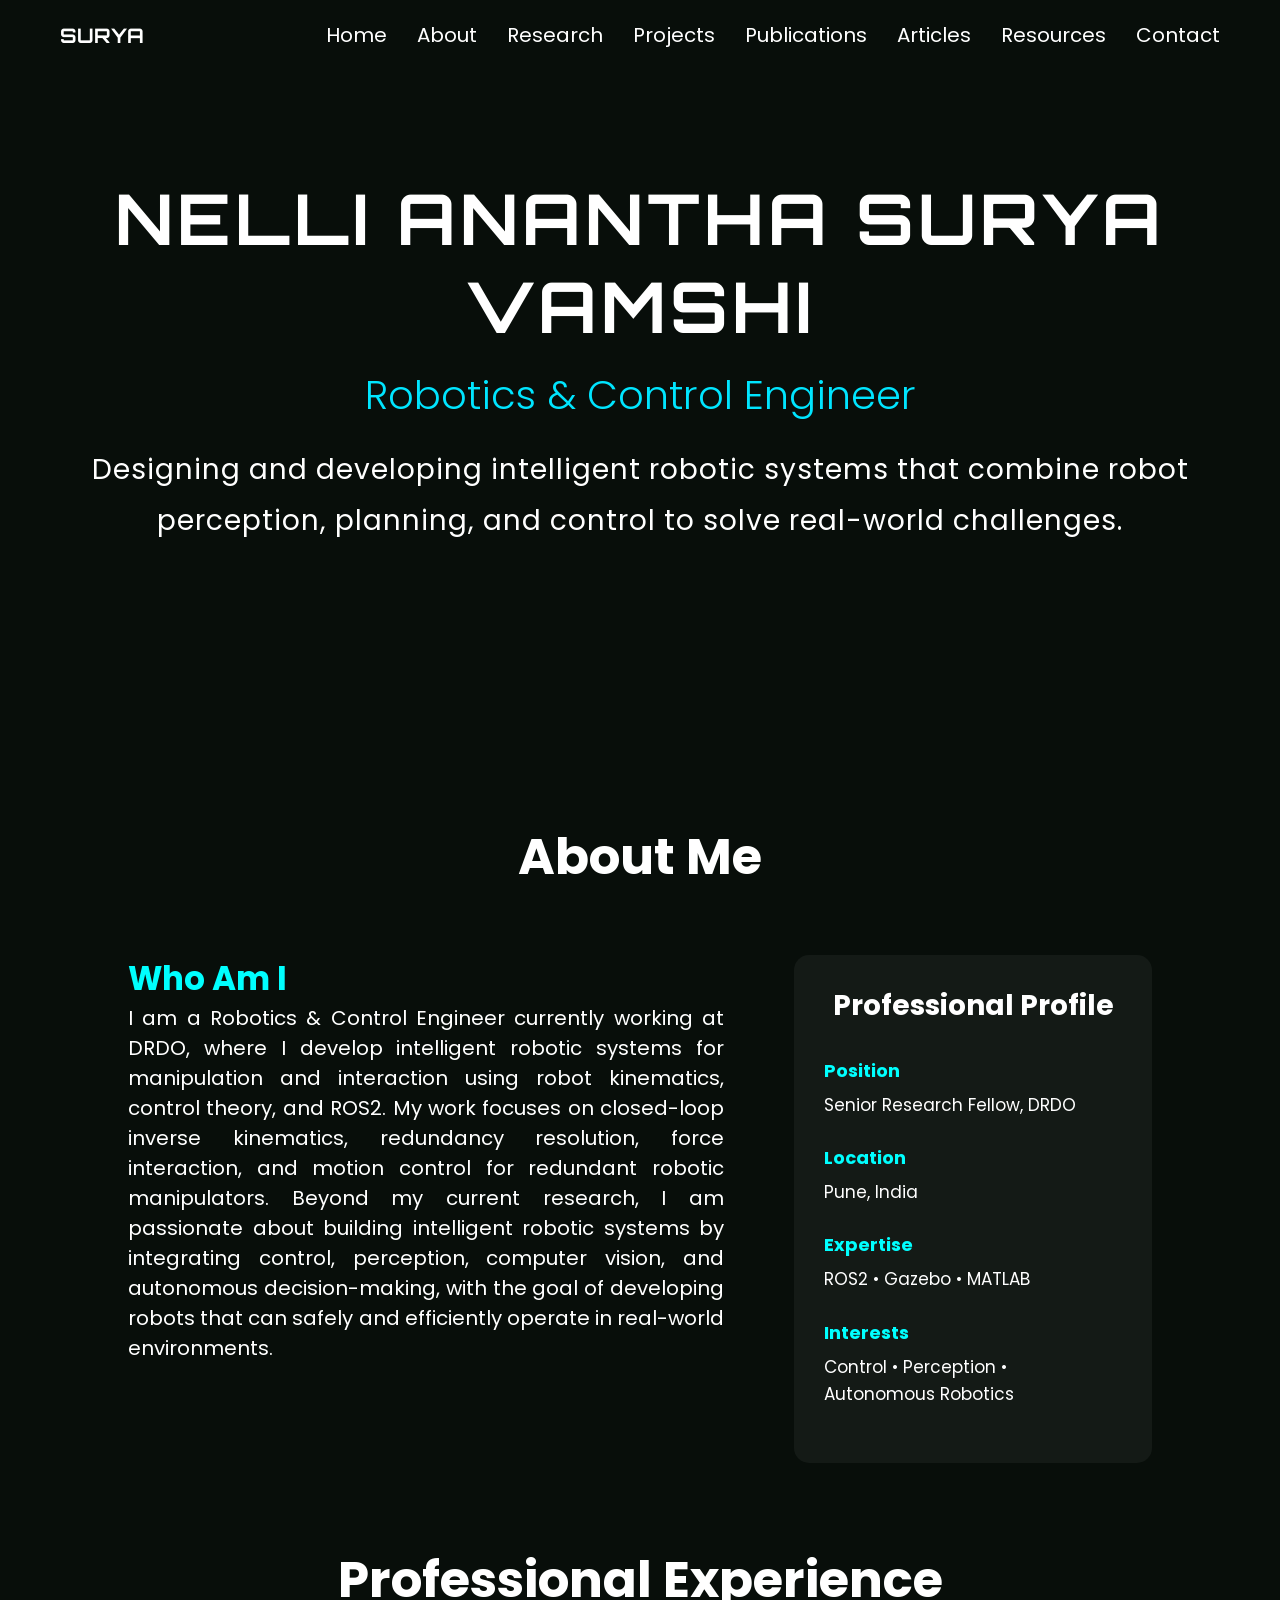
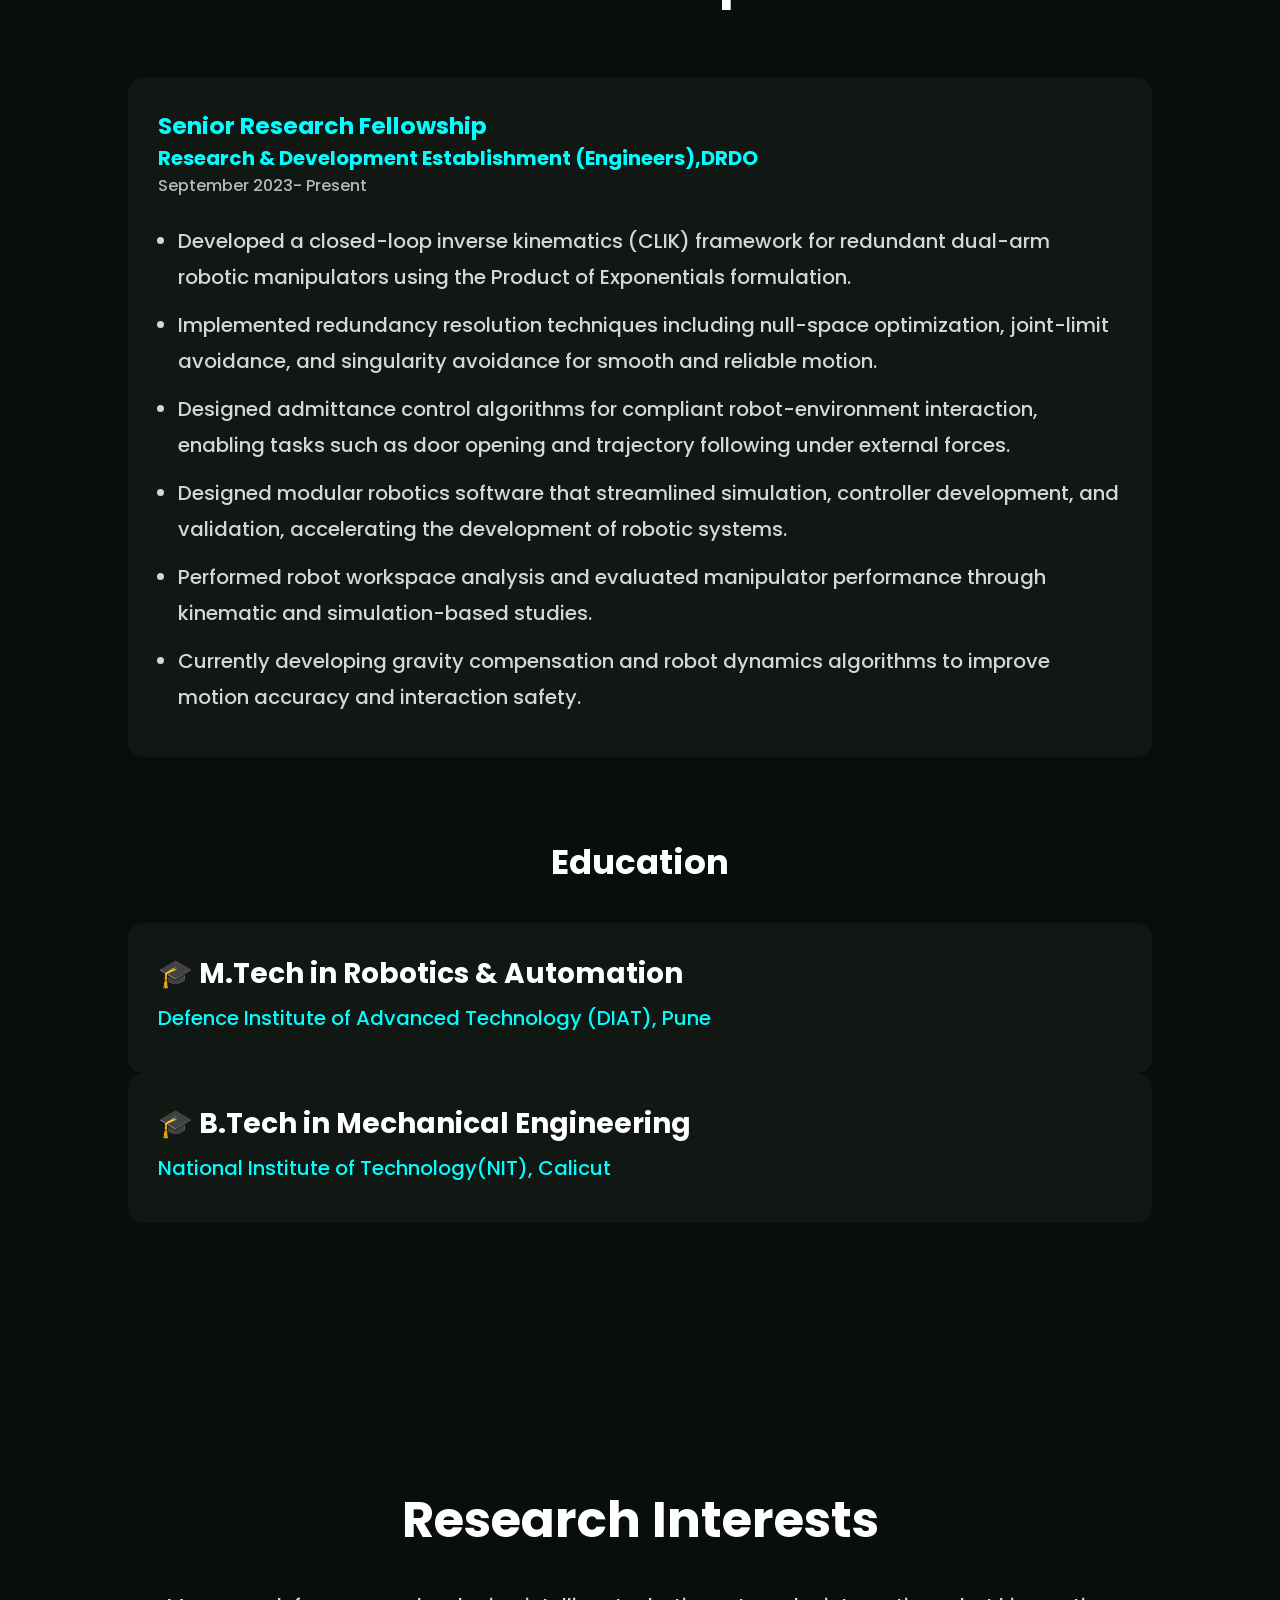
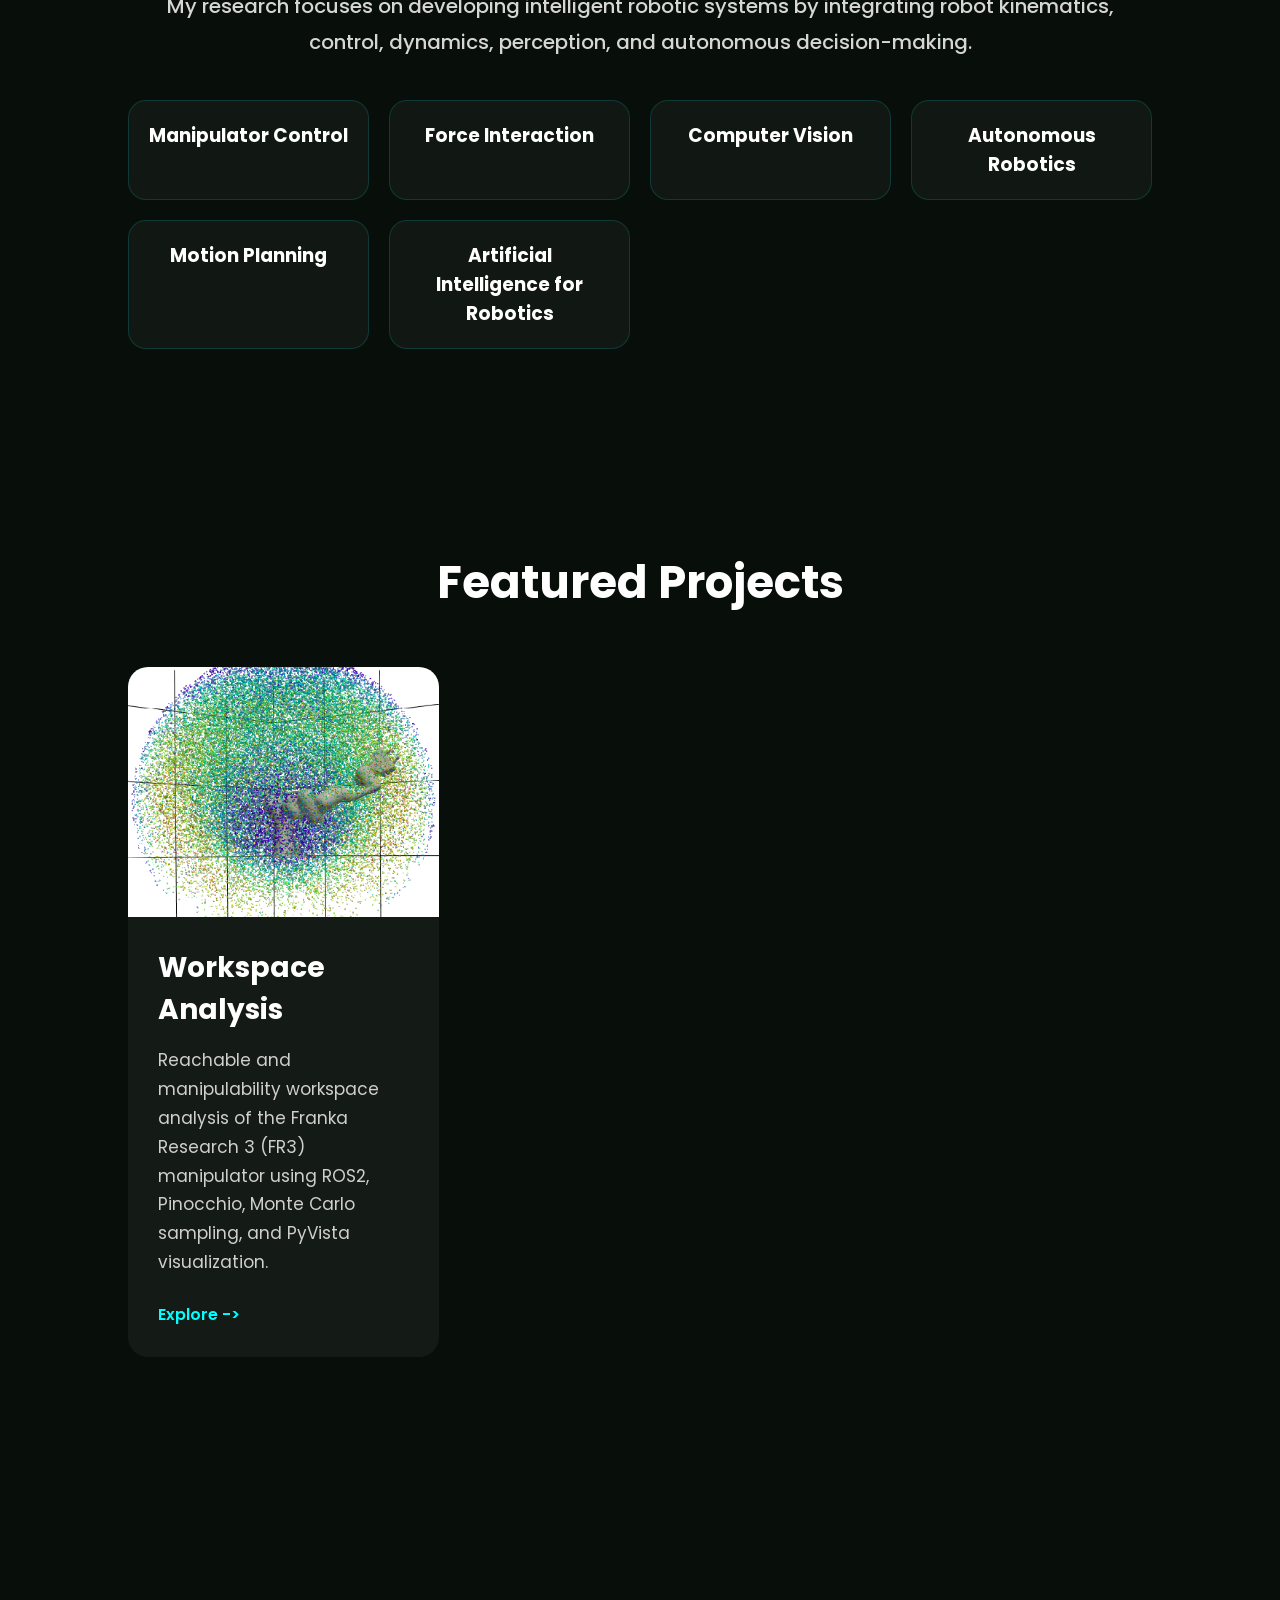
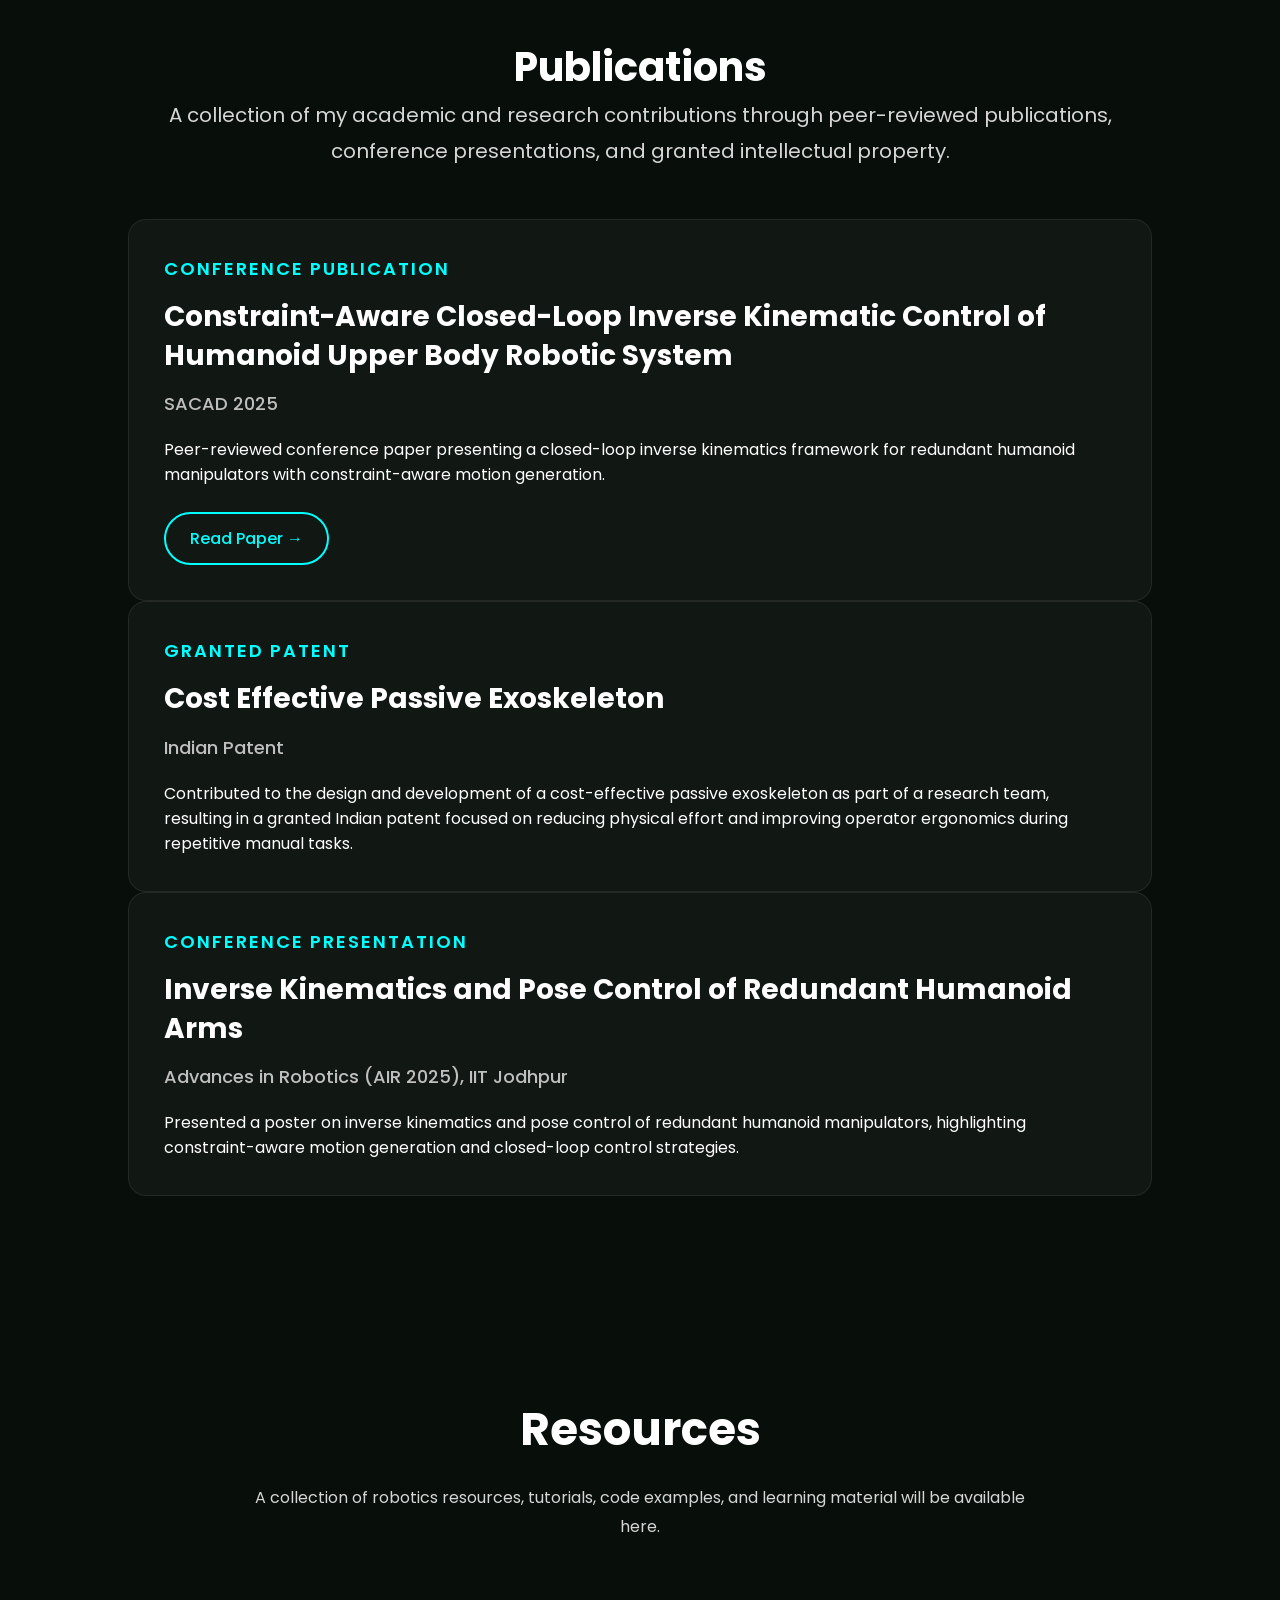
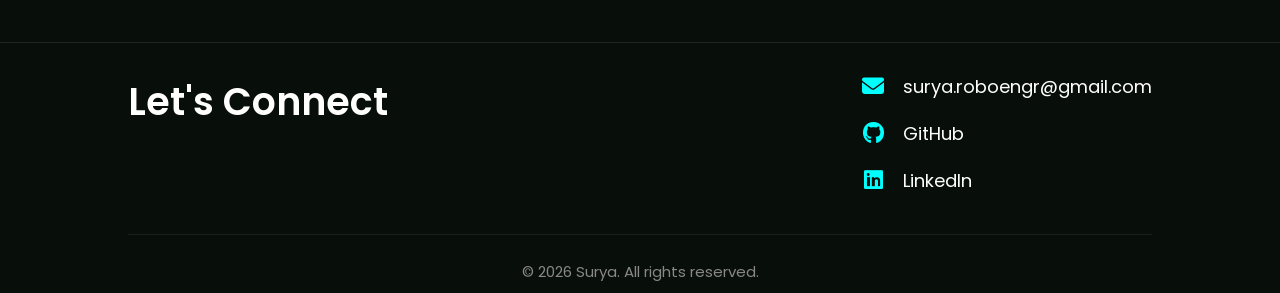
==== index.html @ c43ed89b "Latest articles" ====
<!doctype html>

<html lang="en">
  <head>
    <meta charset="UTF-8" />
    <meta name="viewport" content="width=device-width, initial-scale=1.0" />
    <title>Surya|Robotics Engineer</title>
    <link rel="preconnect" href="https://fonts.googleapis.com" />
    <link rel="preconnect" href="https://fonts.gstatic.com" crossorigin />
    <link
      href="https://fonts.googleapis.com/css2?family=Orbitron:wght@400;700&family=Poppins:wght@300;400;500;600&display=swap"
      rel="stylesheet"
    />
    <link
      href="https://fonts.googleapis.com/css2?family=Oxanium:wght@300;400;500;600;700&display=swap"
      rel="stylesheet"
    />
    <link
      rel="stylesheet"
      href="https://cdnjs.cloudflare.com/ajax/libs/font-awesome/6.7.2/css/all.min.css"
    />
    <link rel="stylesheet" href="style.css" />
  </head>

  <body>
    <canvas id="stars"></canvas>
    <!-- +++++++++++++++++++++++++++++++++++++
                        Header
        ===================================== -->

    <header>
      <nav>
        <div class="logo">SURYA</div>
        <ul class="nav-links">
          <li><a href="#home">Home</a></li>
          <li><a href="#about">About</a></li>
          <li><a href="#research">Research</a></li>
          <li><a href="#projects">Projects</a></li>
          <li><a href="#publications">Publications</a></li>
          <li><a href="/articles/articles.html">Articles</a></li>
          <li><a href="#resources">Resources</a></li>
          <li><a href="#contact">Contact</a></li>
        </ul>
      </nav>
    </header>

    <!-- ==============================================================
                        Main Hero Section
        ============================================================== -->

    <section class="hero" id="home">
      <h1>NELLI ANANTHA SURYA VAMSHI</h1>
      <h2>Robotics & Control Engineer</h2>
      <p>
        Designing and developing intelligent robotic systems that combine robot
        perception, planning, and control to solve real-world challenges.
      </p>
    </section>

    <!-- ==============================================================
                        About Me Section
        ============================================================== -->

    <section class="about" id="about">
      <h2>About Me</h2>
      <div class="about-container">
        <div class="about-left">
          <h3>Who Am I</h3>
          <p>
            I am a Robotics & Control Engineer currently working at DRDO, where
            I develop intelligent robotic systems for manipulation and
            interaction using robot kinematics, control theory, and ROS2. My
            work focuses on closed-loop inverse kinematics, redundancy
            resolution, force interaction, and motion control for redundant
            robotic manipulators. Beyond my current research, I am passionate
            about building intelligent robotic systems by integrating control,
            perception, computer vision, and autonomous decision-making, with
            the goal of developing robots that can safely and efficiently
            operate in real-world environments.
          </p>
        </div>

        <div class="about-right">
          <h3>Professional Profile</h3>

          <div class="profile-item">
            <h4>Position</h4>
            <p>Senior Research Fellow, DRDO</p>
          </div>

          <div class="profile-item">
            <h4>Location</h4>
            <p>Pune, India</p>
          </div>

          <div class="profile-item">
            <h4>Expertise</h4>
            <p>ROS2 • Gazebo • MATLAB</p>
          </div>

          <div class="profile-item">
            <h4>Interests</h4>
            <p>Control • Perception • Autonomous Robotics</p>
          </div>
        </div>
      </div>

      <!-- ==============================================================
                        Experience Section
        ============================================================== -->

      <section class="experience">
        <h2>Professional Experience</h2>
        <div class="experience-item">
          <h3>Senior Research Fellowship</h3>
          <h4>Research & Development Establishment (Engineers),DRDO</h4>
          <p class="duration">September 2023- Present</p>
          <ul>
            <li>
              Developed a closed-loop inverse kinematics (CLIK) framework for
              redundant dual-arm robotic manipulators using the Product of
              Exponentials formulation.
            </li>

            <li>
              Implemented redundancy resolution techniques including null-space
              optimization, joint-limit avoidance, and singularity avoidance for
              smooth and reliable motion.
            </li>

            <li>
              Designed admittance control algorithms for compliant
              robot-environment interaction, enabling tasks such as door opening
              and trajectory following under external forces.
            </li>

            <li>
              Designed modular robotics software that streamlined simulation,
              controller development, and validation, accelerating the
              development of robotic systems.
            </li>

            <li>
              Performed robot workspace analysis and evaluated manipulator
              performance through kinematic and simulation-based studies.
            </li>

            <li>
              Currently developing gravity compensation and robot dynamics
              algorithms to improve motion accuracy and interaction safety.
            </li>
          </ul>
        </div>
      </section>

      <section class="education">
        <h2>Education</h2>

        <div class="education-item">
          <h3>🎓 M.Tech in Robotics & Automation</h3>

          <h4>Defence Institute of Advanced Technology (DIAT), Pune</h4>
        </div>

        <div class="education-item">
          <h3>🎓 B.Tech in Mechanical Engineering</h3>

          <h4>National Institute of Technology(NIT), Calicut</h4>
        </div>
      </section>
    </section>

    <!-- ==============================================================
                        Research Section
        ============================================================== -->

    <section class="research" id="research">
      <h1>Research Interests</h1>

      <p>
        My research focuses on developing intelligent robotic systems by
        integrating robot kinematics, control, dynamics, perception, and
        autonomous decision-making.
      </p>

      <div class="research-grid">
        <div class="research-item">
          <h3>Manipulator Control</h3>
        </div>

        <div class="research-item">
          <h3>Force Interaction</h3>
        </div>

        <div class="research-item">
          <h3>Computer Vision</h3>
        </div>

        <div class="research-item">
          <h3>Autonomous Robotics</h3>
        </div>

        <div class="research-item">
          <h3>Motion Planning</h3>
        </div>

        <div class="research-item">
          <h3>Artificial Intelligence for Robotics</h3>
        </div>
      </div>
    </section>

    <!-- ==============================================================
                        Projects Section
        ============================================================== -->

    <section class="projects" id="projects">
      <h1>Featured Projects</h1>

      <div class="projects-container">
        <a
          href="projects/proj_ws_analysis/ws_analysis.html"
          class="project-card"
        >
          <div class="project-image">
            <img src="images/ws_analysis/ws_thumbnail.png" alt="ws analysis" />
          </div>
          <div class="project-content">
            <h2>Workspace Analysis</h2>

            <p>
              Reachable and manipulability workspace analysis of the Franka
              Research 3 (FR3) manipulator using ROS2, Pinocchio, Monte Carlo
              sampling, and PyVista visualization.
            </p>

            <span class="explore-link"> Explore -> </span>
          </div>
        </a>
      </div>
    </section>

    <!-- ==============================================================
                        Publications Section
        ============================================================== -->

    <section class="publications" id="publications">
      <h2>Publications</h2>
      <p>
        A collection of my academic and research contributions through
        peer-reviewed publications, conference presentations, and granted
        intellectual property.
      </p>

      <div class="publications-list">
        <div class="publication-item">
          <p class="publication-type">Conference Publication</p>

          <h3>
            Constraint-Aware Closed-Loop Inverse Kinematic Control of Humanoid
            Upper Body Robotic System
          </h3>

          <h4>SACAD 2025</h4>

          <p>
            Peer-reviewed conference paper presenting a closed-loop inverse
            kinematics framework for redundant humanoid manipulators with
            constraint-aware motion generation.
          </p>
          <a
            href="https://doi.org/10.37285/bsp.SACAD2025.49"
            target="_blank"
            class="publication-btn"
          >
            Read Paper →
          </a>
        </div>

        <div class="publication-item">
          <p class="publication-type">Granted Patent</p>

          <h3>Cost Effective Passive Exoskeleton</h3>

          <h4>Indian Patent</h4>

          <p>
            Contributed to the design and development of a cost-effective
            passive exoskeleton as part of a research team, resulting in a
            granted Indian patent focused on reducing physical effort and
            improving operator ergonomics during repetitive manual tasks.
          </p>
        </div>

        <div class="publication-item">
          <p class="publication-type">Conference Presentation</p>

          <h3>
            Inverse Kinematics and Pose Control of Redundant Humanoid Arms
          </h3>

          <h4>Advances in Robotics (AIR 2025), IIT Jodhpur</h4>

          <p>
            Presented a poster on inverse kinematics and pose control of
            redundant humanoid manipulators, highlighting constraint-aware
            motion generation and closed-loop control strategies.
          </p>
        </div>
      </div>
    </section>

    <!-- ==============================================================
                        Articles Section
        ============================================================== -->

    <section class="resources" id="resources">
      <h1>Resources</h1>

      <p>
        A collection of robotics resources, tutorials, code examples, and
        learning material will be available here.
      </p>
    </section>

    <!-- ====================================================================
                        <Footer>
        ======================================================================= -->

    <!-- <footer class="contact" id="contact">
      <div class="footer-content">
        <div class="footer-left">
          <h2>Let's Connect</h2>
        </div>

        <div class="footer-right">
          <div class="footer-row">
            <span>Email</span>
            <p>surya.roboengr@gmail.com</p>
          </div>

          <div class="footer-row">
            <span>GitHub</span>
            <a href="https://github.com/surya-cogman" target="_blank"></a>
          </div>

          <div class="footer-row">
            <span>LinkedIn</span>
            <a
              href="https://www.linkedin.com/in/nelli-anantha-surya-vamshi-13972114b"
              target="_blank"
            ></a>
          </div>
        </div>
      </div>

      <p class="copyright">© 2026 Surya. All rights reserved.</p>
    </footer> -->

    <footer id="contact">
      <div class="footer-content">
        <div class="footer-left">
          <h2>Let's Connect</h2>
        </div>

        <div class="footer-right">
          <div class="footer-row">
            <i class="fa-solid fa-envelope"></i>
            <span>surya.roboengr@gmail.com</span>
          </div>

          <div class="footer-row">
            <i class="fa-brands fa-github"></i>
            <a href="https://github.com/surya-cogman" target="_blank">
              GitHub
            </a>
          </div>

          <div class="footer-row">
            <i class="fa-brands fa-linkedin"></i>
            <a
              href="https://www.linkedin.com/in/nelli-anantha-surya-vamshi-13972114b"
              target="_blank"
            >
              LinkedIn
            </a>
          </div>
        </div>
      </div>

      <p class="copyright">© 2026 Surya. All rights reserved.</p>
    </footer>

    <!-- <script src="script.js"></script> -->
  </body>
</html>
---- style.css ----
* {
  margin: 0;
  padding: 0;
  box-sizing: border-box;
}

#stars {
  position: fixed;

  top: 0;

  left: 0;

  width: 100%;

  height: 100%;

  z-index: -1;
}

html {
  scroll-behavior: smooth;

  scroll-padding-top: 90px;
}
/*==============================================================
                        Header Section
============================================================== */
body {
  background-color: #080e0a;
  color: white;
  font-family: "Poppins", sans-serif;
}

.logo {
  font-family: "Orbitron", sans-serif;
  font-size: 20px;
  font-weight: bold;
}
.logo:hover {
  color: cyan;
}
header {
  position: fixed;
  top: 0;
  left: 0;
  width: 100%;
  z-index: 1000;
}
nav {
  display: flex;
  justify-content: space-between;
  align-items: center;
  padding: 20px 60px;

  background: #080e0a;
}

.nav-links {
  display: flex;
  list-style: none;
  gap: 30px;
  font-size: 20px;
}

.nav-links a {
  text-decoration: none;
  color: white;
  font-family: "Poppins", sans-serif;
}

.nav-links a:hover {
  color: cyan;
}

/*==============================================================
                        Hero Section
============================================================== */
.hero {
  height: 80vh;
  display: flex;
  flex-direction: column;
  justify-content: center;
  align-items: center;
  text-align: center;
}

.hero h1 {
  font-size: 70px;
  font-family: "Orbitron", sans-serif;
  letter-spacing: 4px;
}

.hero h2 {
  margin-top: 15px;

  font-size: 40px;

  font-weight: 300;

  color: #00e5ff;
}

.hero p {
  font-size: 20px;
  font-family: "Poppins", sans-serif;
  /* font-weight: bold; */
  letter-spacing: 1px;
  margin-top: 20px;

  font-size: 28px;

  max-width: 1200px;

  line-height: 1.8;
}

/*==============================================================
                        About Section
============================================================== */

.about {
  min-height: 100vh;
  padding: 100px 10%;
}

.about h2 {
  text-align: center;
  font-size: 50px;
  margin-bottom: 60px;
}

.about-container {
  display: flex;
  gap: 70px;
  align-items: flex-start;
}

.about-left {
  flex: 2;
  font-size: 28px;
  color: cyan;
}
.about-left p {
  text-align: justify;
  font-size: 20px;
  color: white;
}

.about-right {
  flex: 1;
  background: rgba(255, 255, 255, 0.05);
  padding: 30px;
  border-radius: 15px;
}

.about-right h3 {
  font-size: 28px;
  margin-bottom: 30px;
  text-align: center;
}

.profile-item {
  margin-bottom: 25px;
}

.profile-item h4 {
  font-size: 18px;
  color: cyan;
  margin-bottom: 8px;
}

.profile-item p {
  font-size: 17px;
  line-height: 1.6;
}

/*==============================================================
                        Experience Section
============================================================== */

.experience,
.education {
  margin-top: 80px;
}

.experience,
.education h2 {
  font-size: 34px;

  margin-bottom: 35px;
}

.experience-item,
.education-item {
  background: rgba(255, 255, 255, 0.04);

  border-radius: 15px;

  padding: 30px;
}

.experience-item,
.education-item h3 {
  font-size: 28px;

  margin-bottom: 8px;
}

.experience-item,
.education-item h4 {
  font-size: 20px;

  color: cyan;

  margin-bottom: 10px;

  font-weight: 500;
}
.duration {
  color: #b8b8b8;

  font-size: 16px;

  margin-bottom: 25px;
}

.experience-item ul {
  margin-left: 20px;

  line-height: 1.8;
}

.experience-item li {
  margin-bottom: 12px;

  color: #d6d6d6;
  font-size: 20px;
}

/*==============================================================
                        Research Section
============================================================== */

.research {
  margin-top: 60px;
  padding: 100px 10%;
}

.research h1 {
  text-align: center;
  font-size: 50px;
  margin-bottom: 30px;
}

.research p {
  line-height: 1.8;
  color: #d6d6d6;

  margin-bottom: 40px;
  font-weight: 450;

  max-width: 1000px;

  margin: 0 auto 40px;
  text-align: center;
  font-size: 20px;
}

.research-grid {
  display: grid;

  grid-template-columns: repeat(auto-fit, minmax(200px, 1fr));

  gap: 20px;
}

.research-item {
  background: rgba(255, 255, 255, 0.04);

  border: 1px solid rgba(0, 255, 255, 0.15);

  border-radius: 18px;

  padding: 20px;

  text-align: center;

  transition: 0.3s;
}

.research-item:hover {
  transform: translateY(-5px);

  border-color: cyan;
}

/*==============================================================
                        Projects Section
============================================================== */

.projects {
  /* min-height: 150vh; */
  padding: 100px 10%;
}

.projects h1 {
  text-align: center;
  font-size: 45px;
  margin-bottom: 50px;
}

.projects-container {
  display: grid;
  grid-template-columns: repeat(3, 1fr);
  gap: 45px;
}

.project-card {
  background-color: rgba(255, 255, 255, 0.05);
  border-radius: 20px;
  overflow: hidden;
  transition: 0.35s ease;

  text-decoration: none;

  color: inherit;
}

.project-card:hover {
  transform: translateY(-10px);

  box-shadow: 0px 15px 35px rgba(0, 255, 255, 0.15);
}

.project-image {
  height: 250px;
  background: #1f1f1f;
  display: flex;

  justify-content: center;

  align-items: center;

  font-size: 22px;

  color: #888;
}

.project-image img {
  width: 100%;

  height: 100%;

  display: block;

  object-fit: cover;
  background: #f5f5f5;
}

.project-content {
  padding: 30px;
}

.project-content h2 {
  font-size: 28px;

  margin-bottom: 15px;
}

.project-content p {
  font-size: 17px;

  line-height: 1.7;

  color: #cfcfcf;

  margin-bottom: 25px;
}

.explore-link {
  color: cyan;

  font-weight: 600;

  transition: 0.3s;
}

.project-card:hover .explore-link {
  letter-spacing: 1px;
}

/*==============================================================
                        Publication Section
============================================================== */

.publications {
  margin-top: 80px;
  padding: 100px 10%;
}

.publications h2 {
  text-align: center;
  font-size: 40px;
}

.publications > p {
  max-width: 1000px;

  margin: 0 auto 50px;

  text-align: center;

  line-height: 1.8;

  color: #d6d6d6;

  font-size: 20px;
}

.publication-item {
  background: rgba(255, 255, 255, 0.04);

  border: 1px solid rgba(255, 255, 255, 0.08);

  border-radius: 18px;

  padding: 35px;

  transition: 0.3s;
}

.publication-item:hover {
  transform: translateY(-6px);

  border-color: rgba(0, 255, 255, 0.4);
}

.publication-type {
  color: cyan;

  font-size: 18px;

  font-weight: 600;

  text-transform: uppercase;

  letter-spacing: 2px;

  margin-bottom: 15px;
}

.publication-item h3 {
  font-size: 28px;

  line-height: 1.4;

  margin-bottom: 15px;
}

.publication-item h4 {
  color: #bfbfbf;

  font-size: 18px;

  font-weight: 500;

  margin-bottom: 20px;
}

.publication-btn {
  display: inline-block;

  margin-top: 25px;

  padding: 12px 24px;

  border: 2px solid cyan;

  border-radius: 30px;

  color: cyan;

  text-decoration: none;

  font-weight: 500;

  transition: 0.3s;
}

.publication-btn:hover {
  background: cyan;

  color: #080e0a;
}

/* ===============================================================
                ARticles and resources
+++++++++++++++++++++++++++++++++++++++++++++++++++++++++++++++ */
.articles,
.resources {
  padding: 100px 10%;
}

.articles h1,
.resources h1 {
  text-align: center;

  font-size: 45px;

  margin-bottom: 20px;
}

.articles > p,
.resources > p {
  max-width: 800px;

  margin: 0 auto;

  text-align: center;

  line-height: 1.8;

  color: #d6d6d6;
}

/*==============================================================
                            Footer
==============================================================*/

footer {
  padding: 30px 10% 10px;

  border-top: 1px solid rgba(255, 255, 255, 0.1);
}

.footer-content {
  display: flex;

  justify-content: space-between;

  align-items: flex-start;

  margin-bottom: 40px;
}

.footer-left h2 {
  font-size: 38px;

  font-weight: 600;
}

.footer-right {
  display: flex;

  flex-direction: column;

  gap: 20px;
}

.footer-row {
  display: flex;

  align-items: center;

  gap: 15px;

  font-size: 18px;
}

.footer-row i {
  color: cyan;

  font-size: 22px;

  width: 30px;

  text-align: center;
}

.footer-row span {
  color: white;
}

.footer-row a {
  color: white;

  text-decoration: none;

  transition: 0.3s;
}

.footer-row a:hover {
  color: cyan;
}

.copyright {
  text-align: center;

  color: #888;

  font-size: 15px;

  padding-top: 25px;

  border-top: 1px solid rgba(255, 255, 255, 0.08);
}
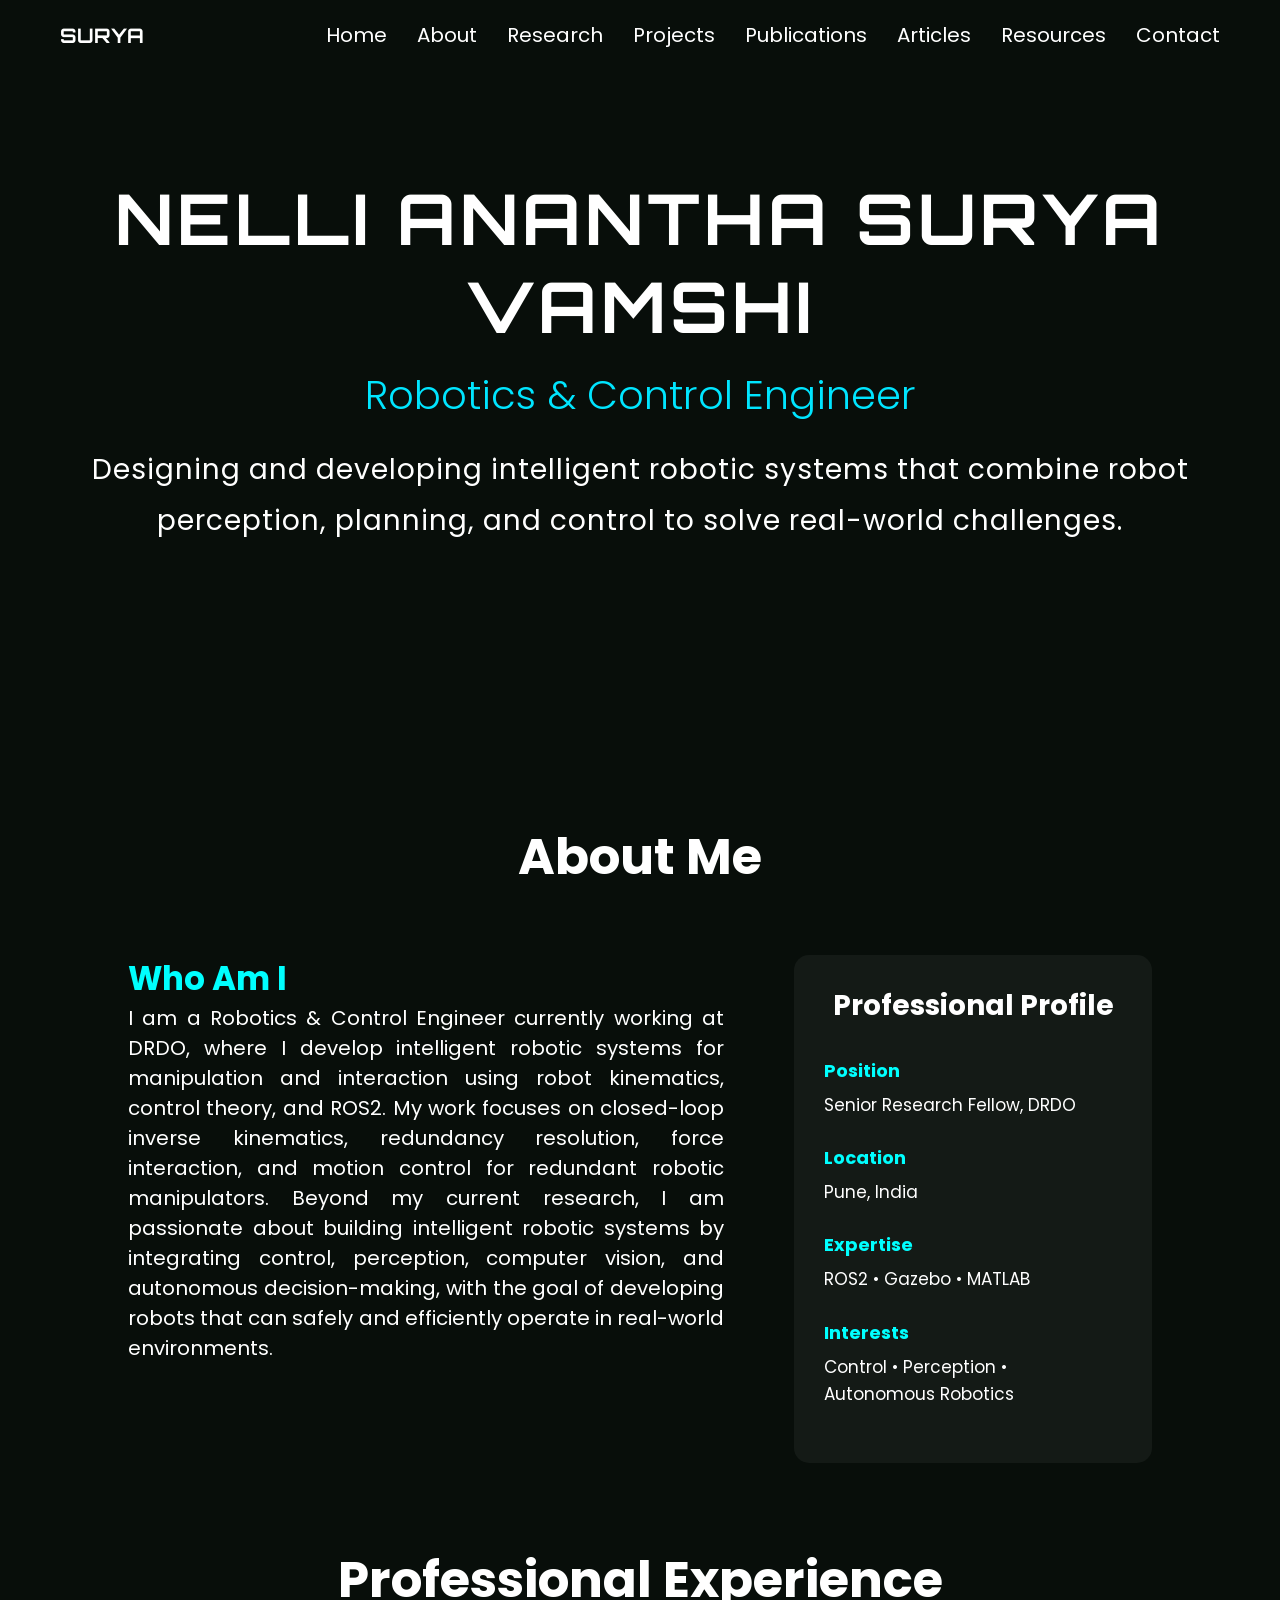
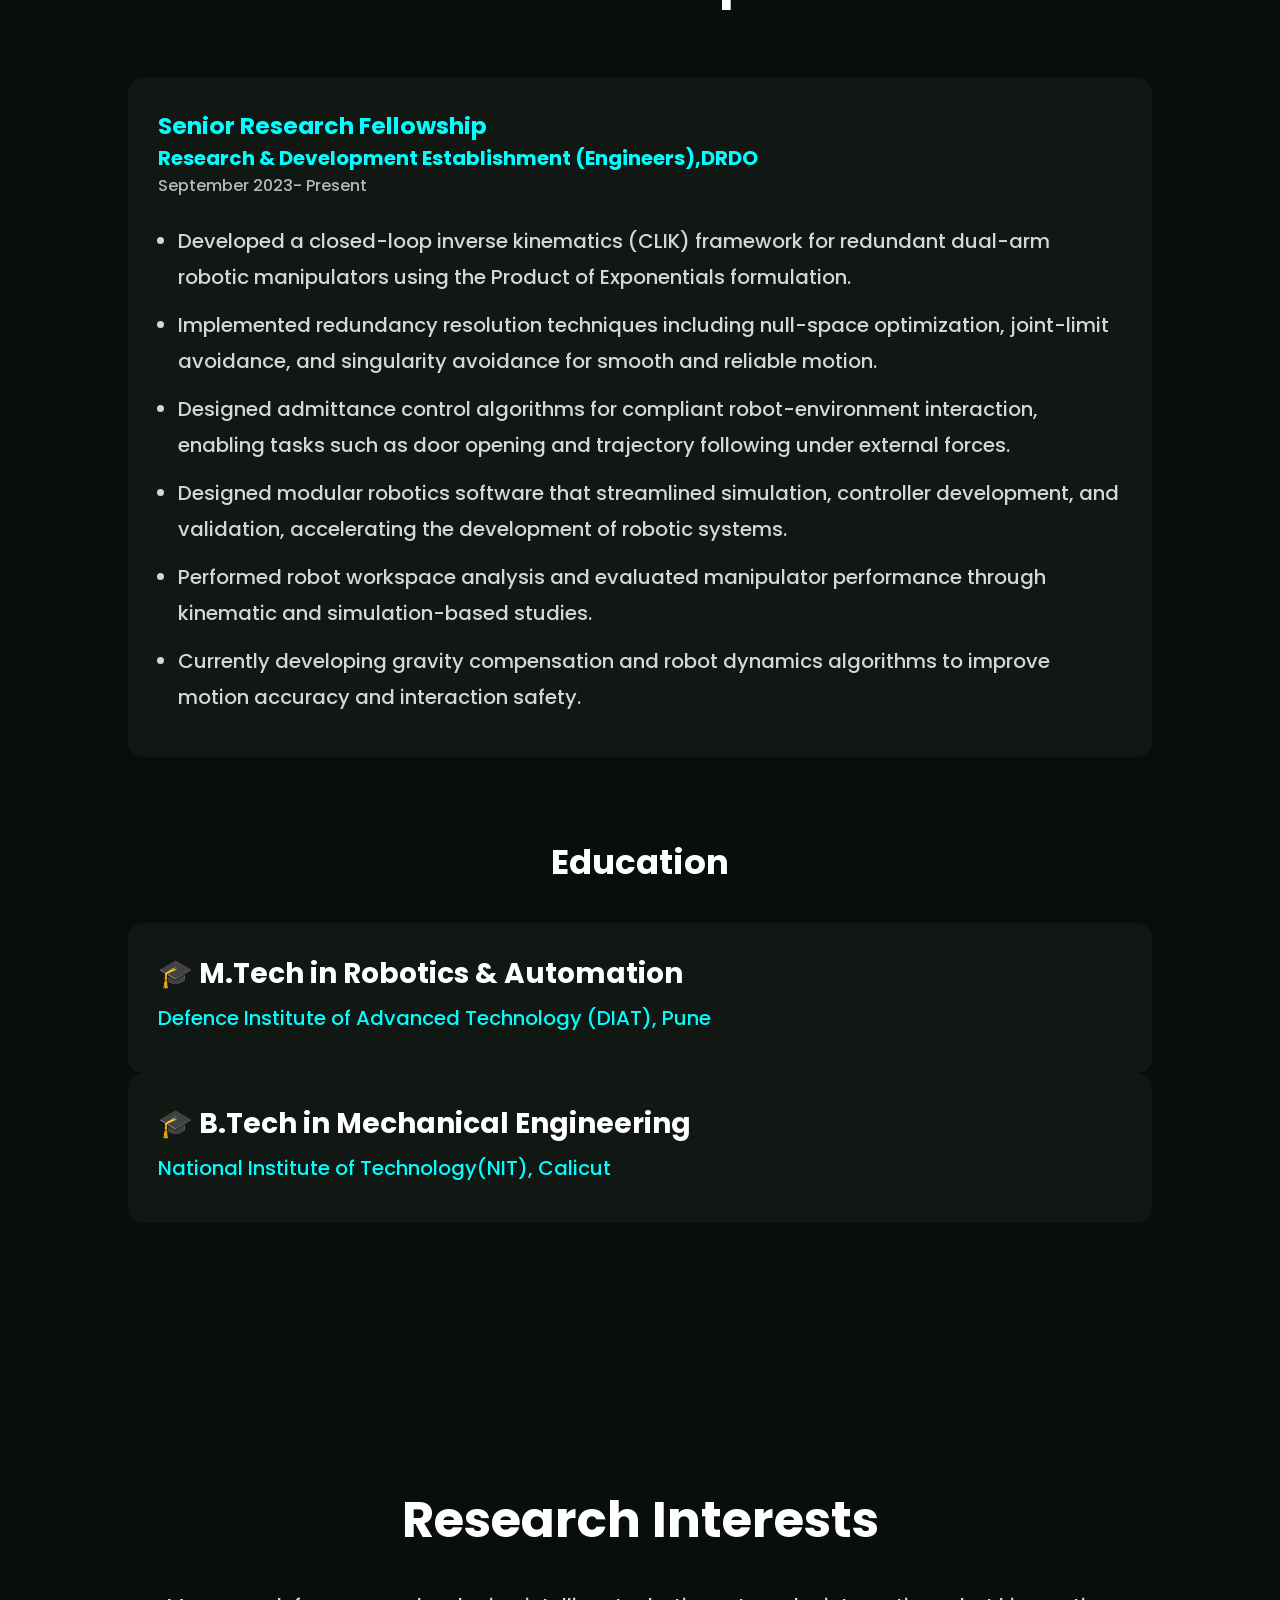
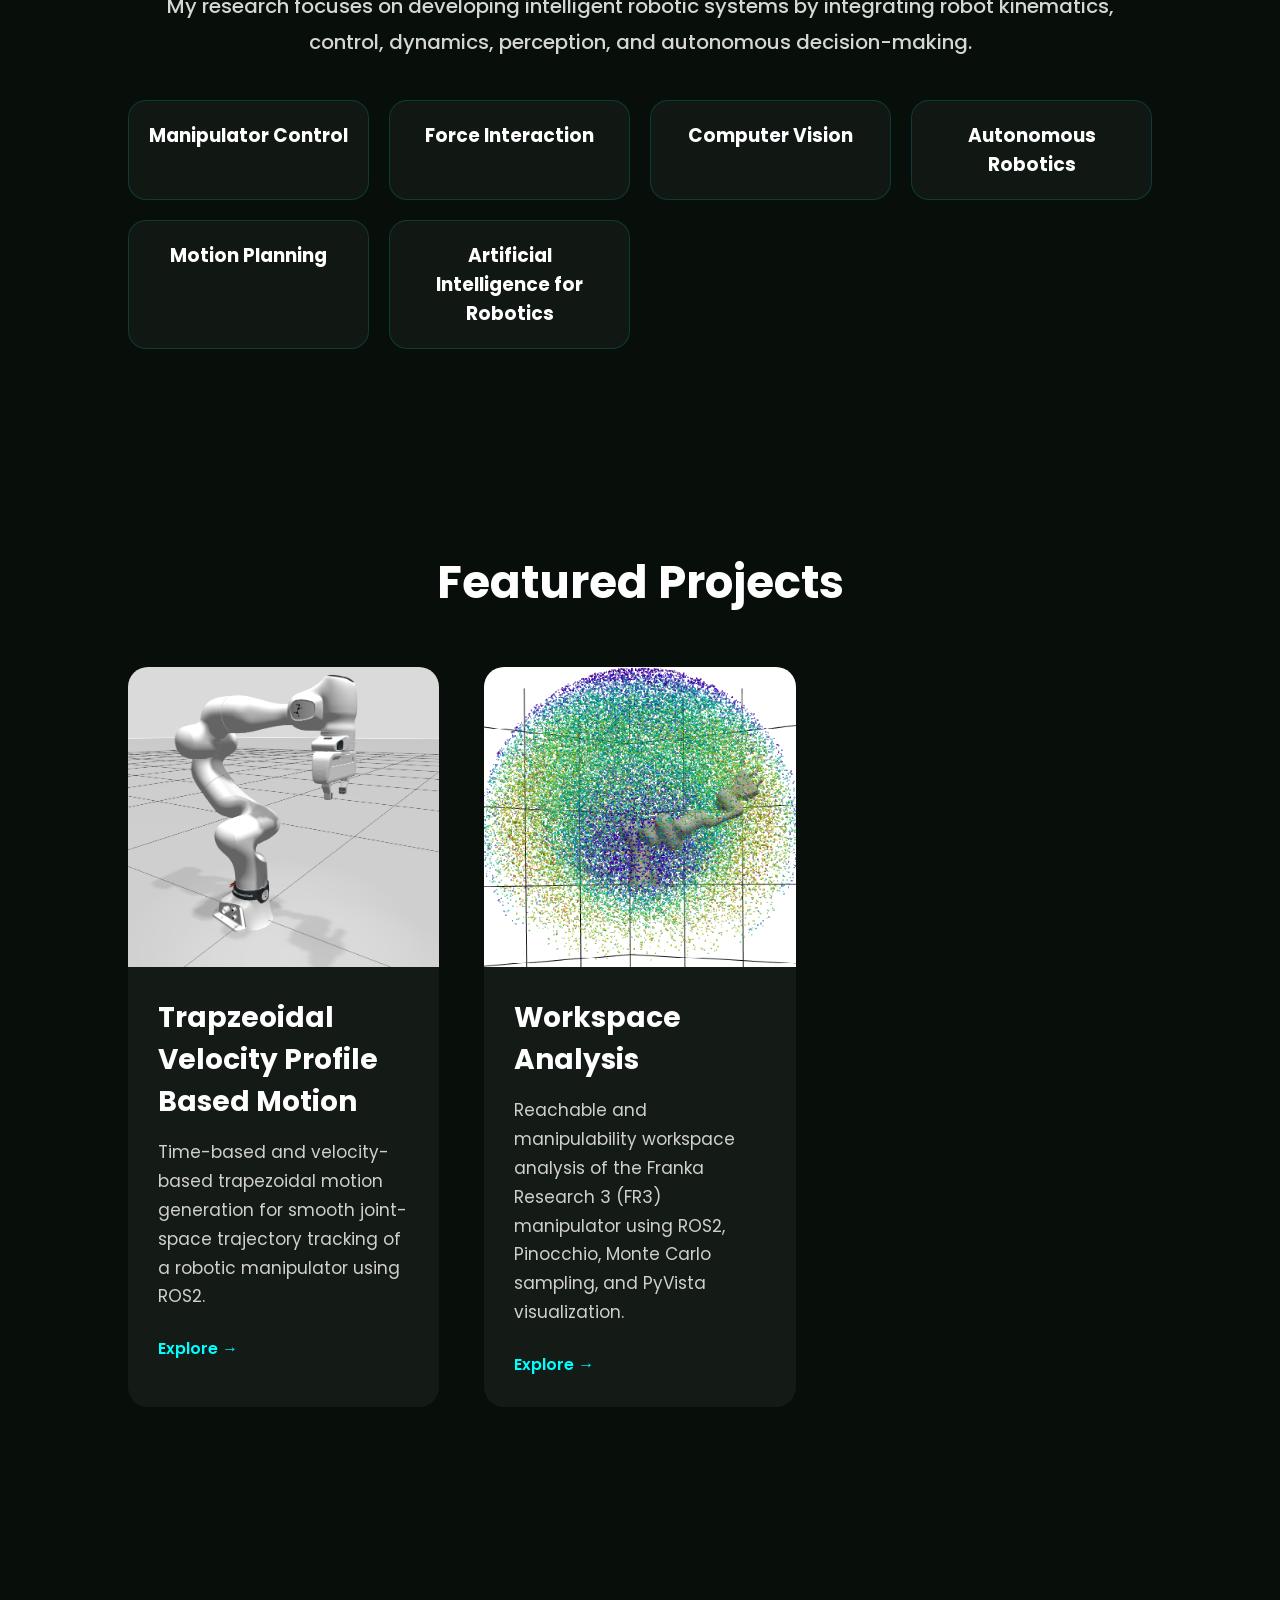
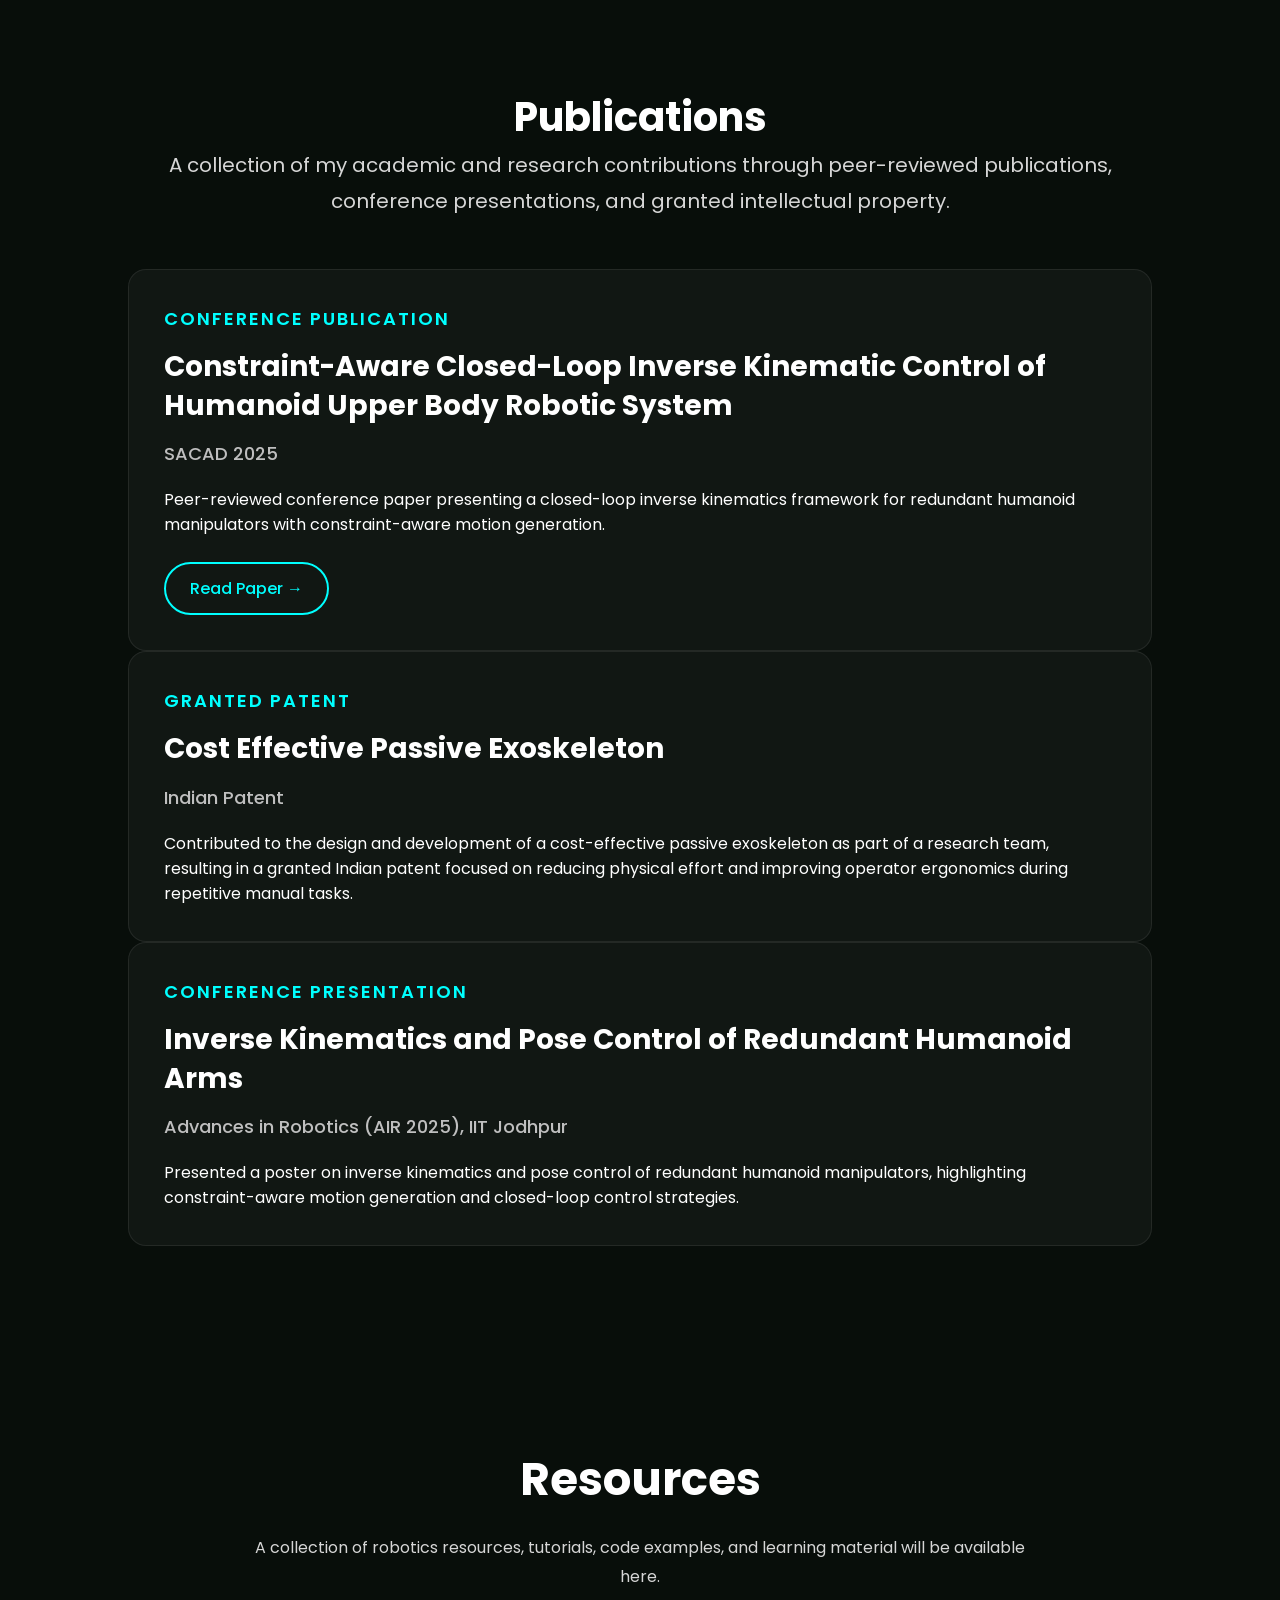
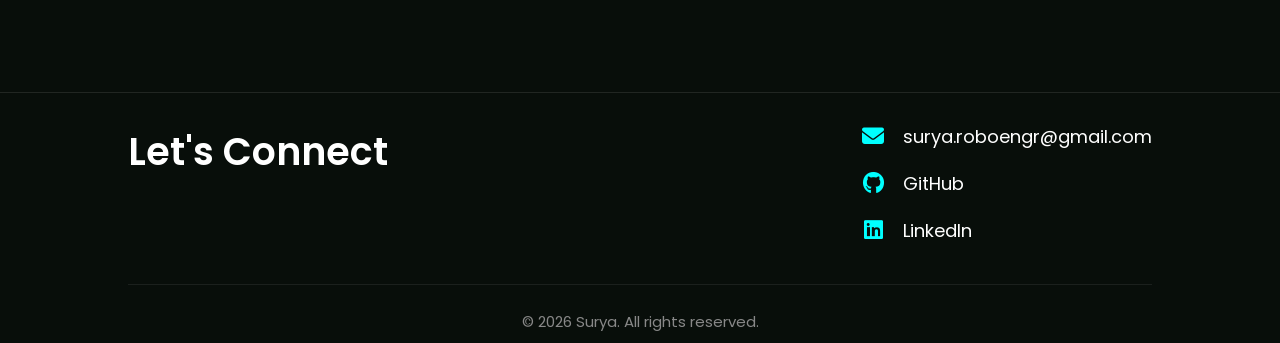
==== commit 231a6304: "Responsive to mobile and new project,article" ====
--- a/index.html
+++ b/index.html
@@ -218,13 +218,42 @@
       <h1>Featured Projects</h1>
 
       <div class="projects-container">
+        <!-- Project 1 -->
+        <a
+          href="projects/proj_joint_space/proj_trapezoidal_motion.html"
+          class="project-card"
+          target="_blank"
+        >
+          <div class="project-image">
+            <img src="images/join_space_motion/fr3_gz.png" alt=" Analysis" />
+          </div>
+
+          <div class="project-content">
+            <h2>Trapzeoidal Velocity Profile Based Motion</h2>
+
+            <p>
+              Time-based and velocity-based trapezoidal motion generation for
+              smooth joint-space trajectory tracking of a robotic manipulator
+              using ROS2.
+            </p>
+
+            <span class="explore-link">Explore →</span>
+          </div>
+        </a>
+
+        <!-- Project 2 -->
         <a
           href="projects/proj_ws_analysis/ws_analysis.html"
           class="project-card"
+          target="_blank"
         >
           <div class="project-image">
-            <img src="images/ws_analysis/ws_thumbnail.png" alt="ws analysis" />
-          </div>
+            <img
+              src="images/ws_analysis/ws_thumbnail.png"
+              alt="Workspace Analysis"
+            />
+          </div>
+
           <div class="project-content">
             <h2>Workspace Analysis</h2>
 
@@ -234,7 +263,7 @@
               sampling, and PyVista visualization.
             </p>
 
-            <span class="explore-link"> Explore -> </span>
+            <span class="explore-link">Explore →</span>
           </div>
         </a>
       </div>
--- a/style.css
+++ b/style.css
@@ -334,28 +334,24 @@
 }
 
 .project-image {
-  height: 250px;
+  height: 300px;
+
   background: #1f1f1f;
+
   display: flex;
-
   justify-content: center;
-
   align-items: center;
 
-  font-size: 22px;
-
-  color: #888;
+  overflow: hidden;
 }
 
 .project-image img {
   width: 100%;
-
   height: 100%;
 
   display: block;
 
   object-fit: cover;
-  background: #f5f5f5;
 }
 
 .project-content {
@@ -605,3 +601,219 @@
 
   border-top: 1px solid rgba(255, 255, 255, 0.08);
 }
+
+/* ===============================================================
+                        Navbar Responsive
+=============================================================== */
+
+@media (max-width: 1000px) {
+  nav {
+    padding: 18px 30px;
+  }
+
+  .nav-links {
+    gap: 18px;
+    font-size: 17px;
+  }
+}
+
+/* ===============================================================
+                        Mobile Responsive
+=============================================================== */
+
+@media (max-width: 768px) {
+  /* ================= Navbar ================= */
+
+  nav {
+    padding: 15px 20px;
+    flex-direction: column;
+    gap: 15px;
+  }
+
+  .nav-links {
+    gap: 15px;
+    flex-wrap: wrap;
+    justify-content: center;
+    font-size: 14px;
+  }
+
+  /* ================= Hero ================= */
+
+  .hero {
+    height: auto;
+    min-height: 80vh;
+    padding: 120px 20px 60px;
+  }
+
+  .hero h1 {
+    font-size: 38px;
+    letter-spacing: 2px;
+  }
+
+  .hero h2 {
+    font-size: 25px;
+  }
+
+  .hero p {
+    font-size: 18px;
+    line-height: 1.6;
+  }
+
+  /* ================= About ================= */
+
+  .about {
+    padding: 70px 7%;
+  }
+
+  .about h2 {
+    font-size: 35px;
+    margin-bottom: 35px;
+  }
+
+  .about-container {
+    flex-direction: column;
+    gap: 30px;
+  }
+
+  .about-left {
+    font-size: 22px;
+  }
+
+  .about-left p {
+    font-size: 16px;
+  }
+
+  .about-right {
+    width: 100%;
+    padding: 20px;
+  }
+
+  /* ================= Experience ================= */
+
+  .experience,
+  .education {
+    margin-top: 50px;
+  }
+
+  .experience-item,
+  .education-item {
+    padding: 20px;
+  }
+
+  .experience-item h3,
+  .education-item h3 {
+    font-size: 22px;
+  }
+
+  .experience-item h4,
+  .education-item h4 {
+    font-size: 17px;
+  }
+
+  .experience-item li {
+    font-size: 16px;
+  }
+
+  /* ================= Research ================= */
+
+  .research {
+    padding: 70px 7%;
+  }
+
+  .research h1 {
+    font-size: 35px;
+  }
+
+  .research p {
+    font-size: 16px;
+  }
+
+  .research-grid {
+    grid-template-columns: 1fr;
+  }
+
+  /* ================= Projects ================= */
+
+  .projects {
+    padding: 70px 7%;
+  }
+
+  .projects h1 {
+    font-size: 35px;
+    margin-bottom: 35px;
+  }
+
+  .projects-container {
+    grid-template-columns: 1fr;
+    gap: 30px;
+  }
+
+  .project-image {
+    height: 220px;
+  }
+
+  .project-content {
+    padding: 22px;
+  }
+
+  .project-content h2 {
+    font-size: 23px;
+  }
+
+  .project-content p {
+    font-size: 15px;
+  }
+
+  /* ================= Publications ================= */
+
+  .publications {
+    padding: 70px 7%;
+  }
+
+  .publications h2 {
+    font-size: 32px;
+  }
+
+  .publications > p {
+    font-size: 16px;
+  }
+
+  .publication-item {
+    padding: 22px;
+  }
+
+  .publication-item h3 {
+    font-size: 22px;
+  }
+
+  /* ================= Articles / Resources ================= */
+
+  .articles,
+  .resources {
+    padding: 70px 7%;
+  }
+
+  .articles h1,
+  .resources h1 {
+    font-size: 35px;
+  }
+
+  /* ================= Footer ================= */
+
+  footer {
+    padding: 30px 7% 10px;
+  }
+
+  .footer-content {
+    flex-direction: column;
+    gap: 30px;
+  }
+
+  .footer-left h2 {
+    font-size: 28px;
+  }
+
+  .footer-row {
+    font-size: 15px;
+  }
+}
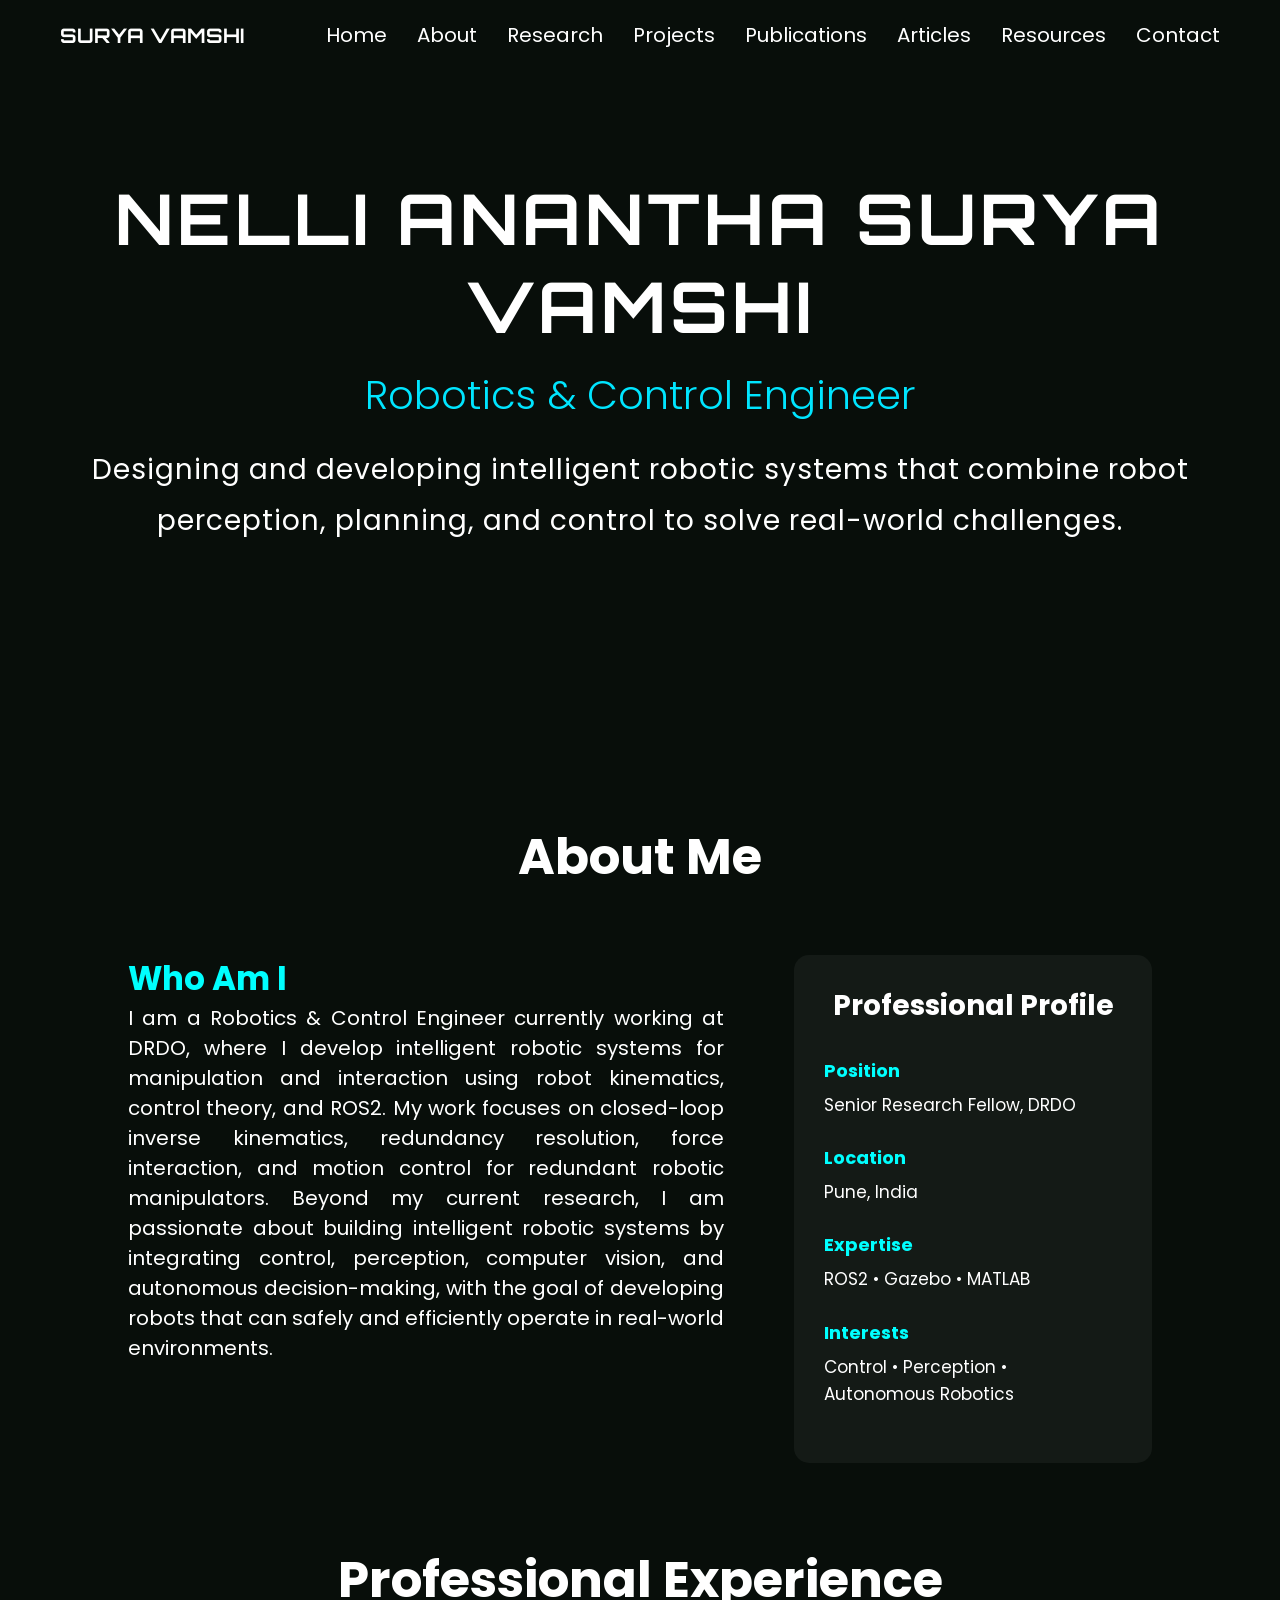
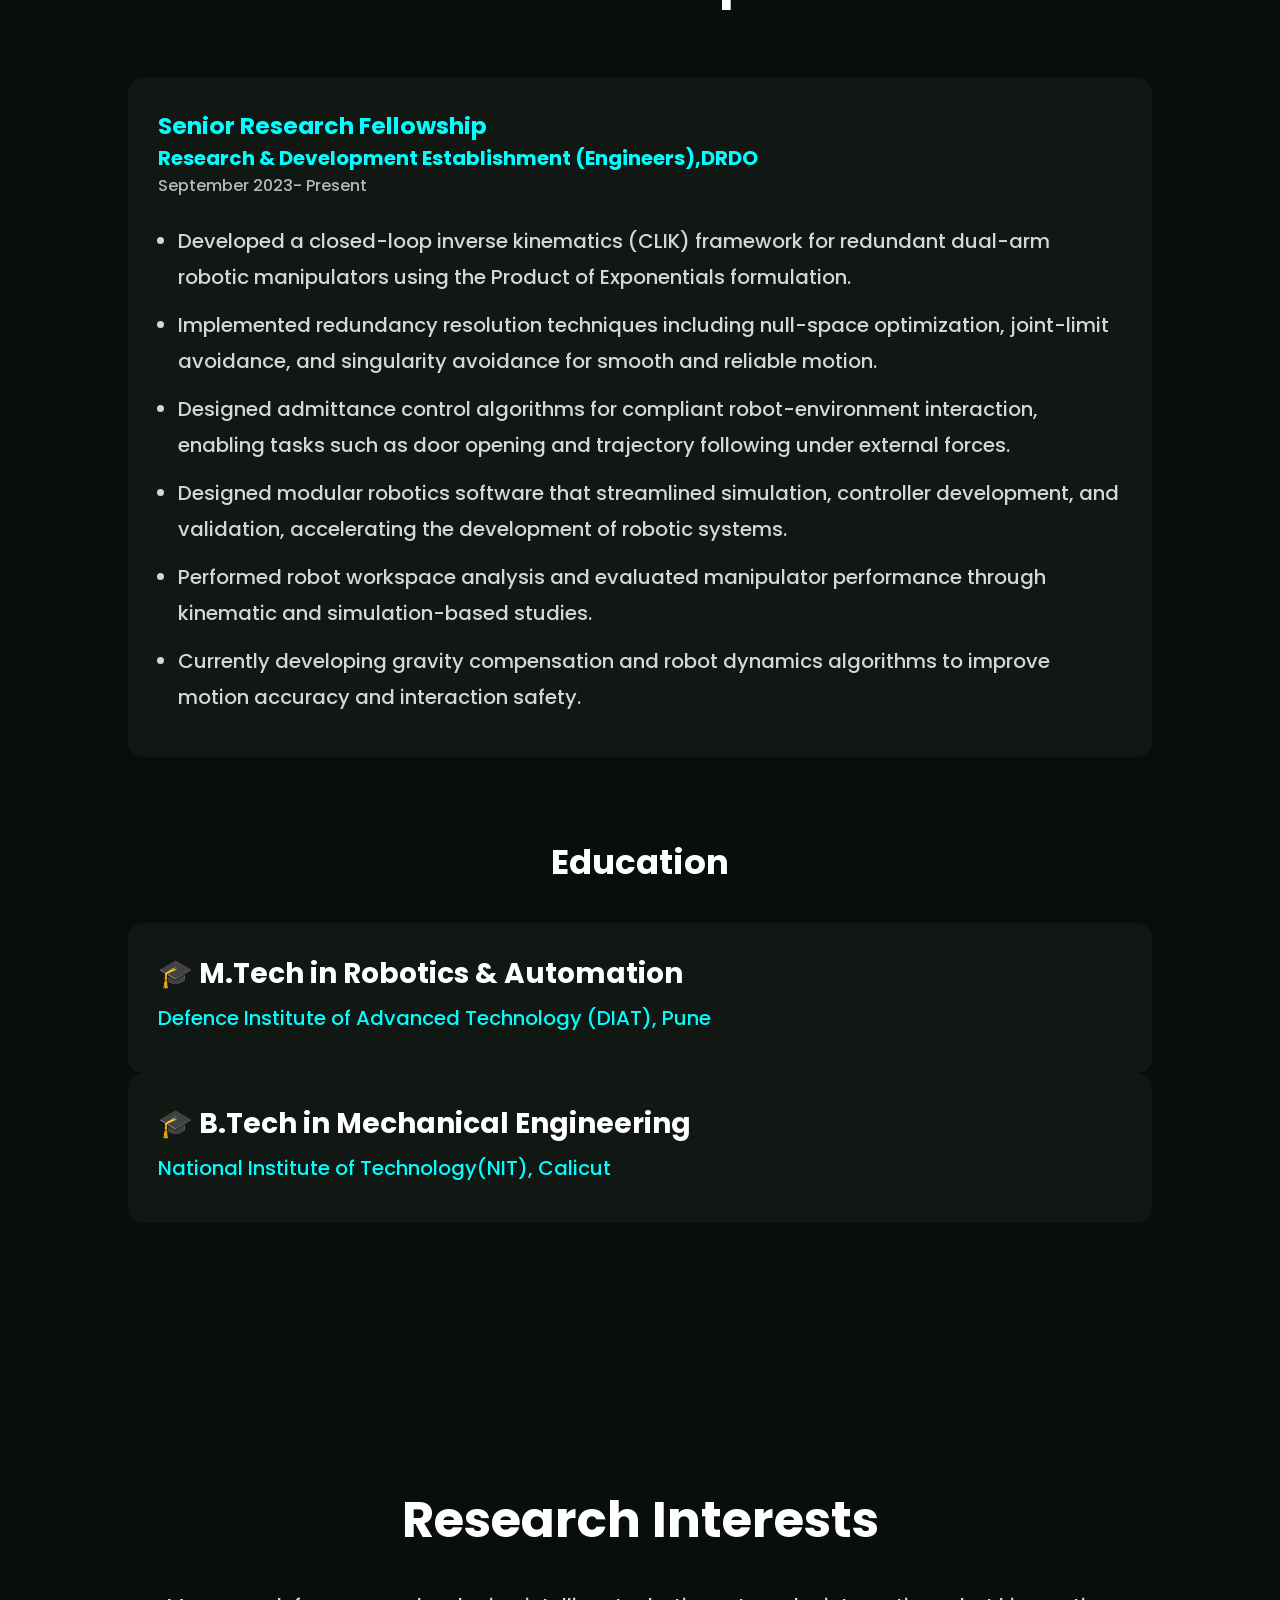
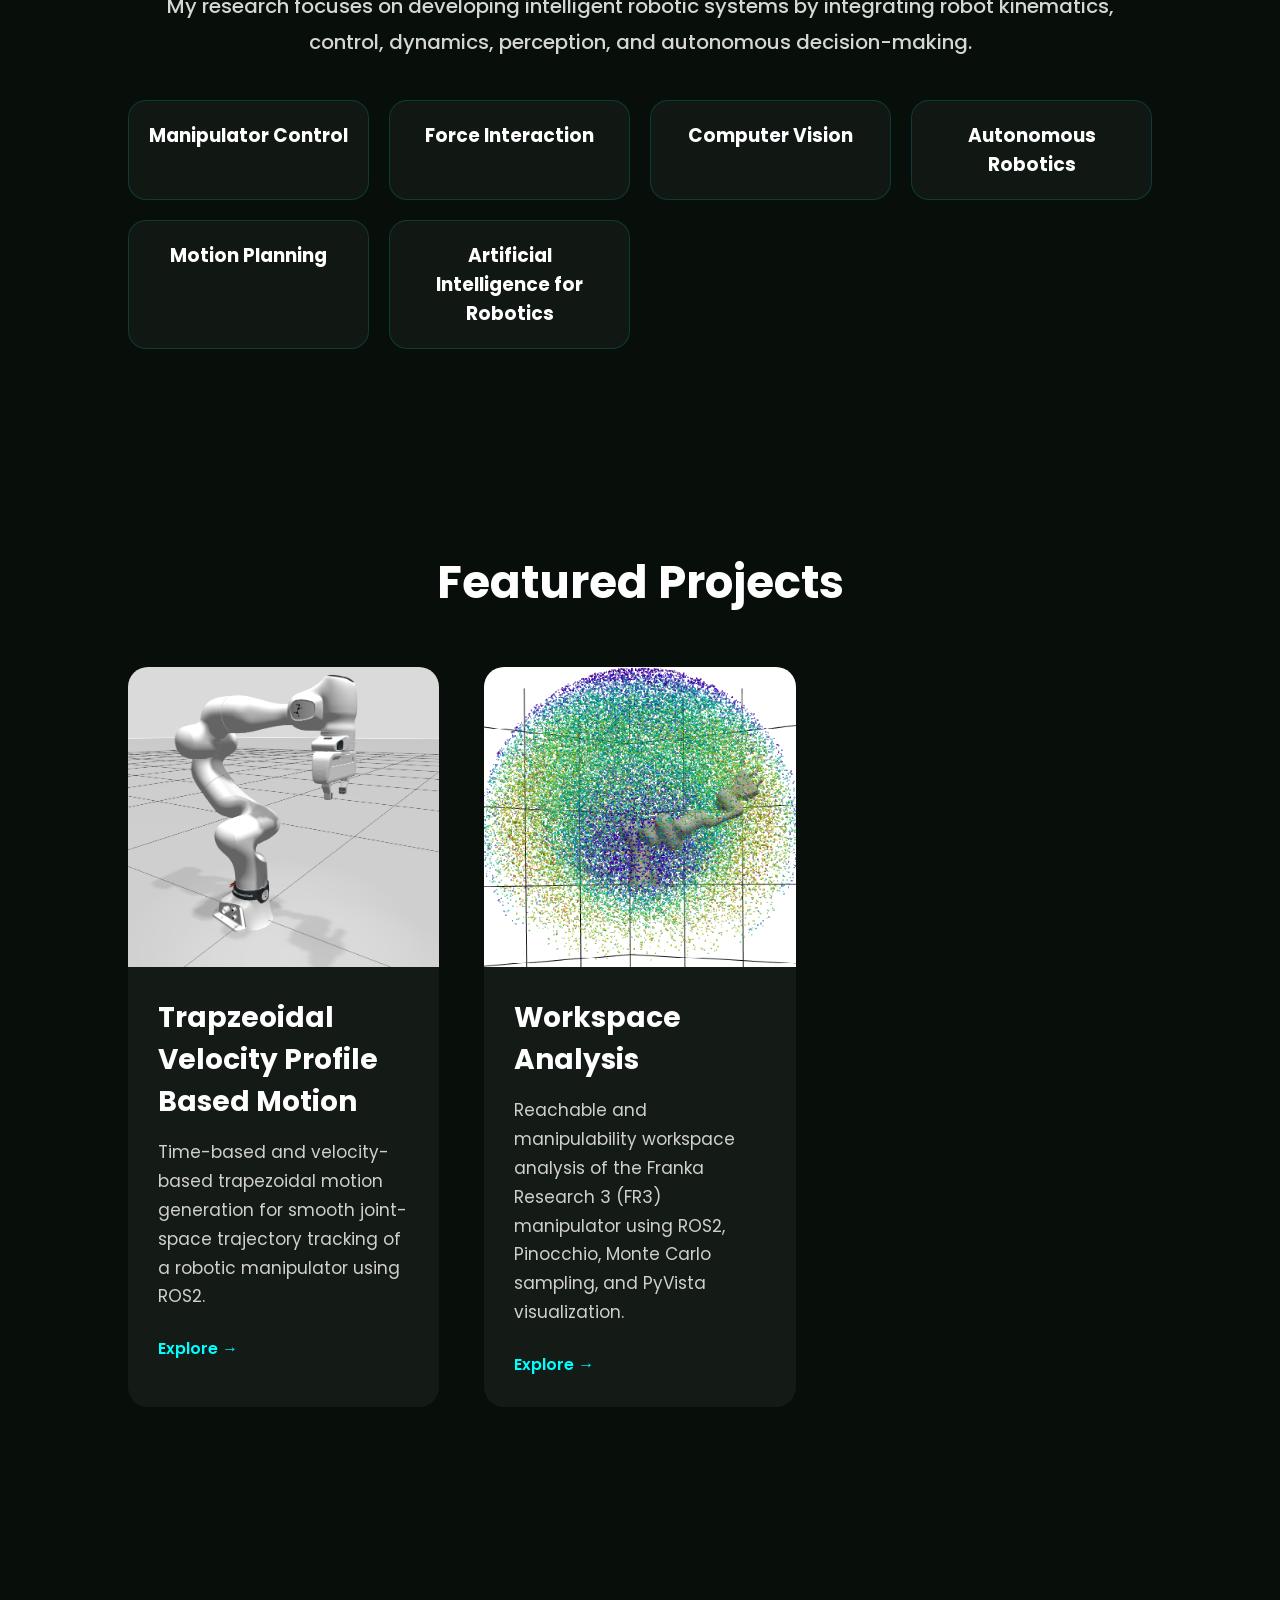
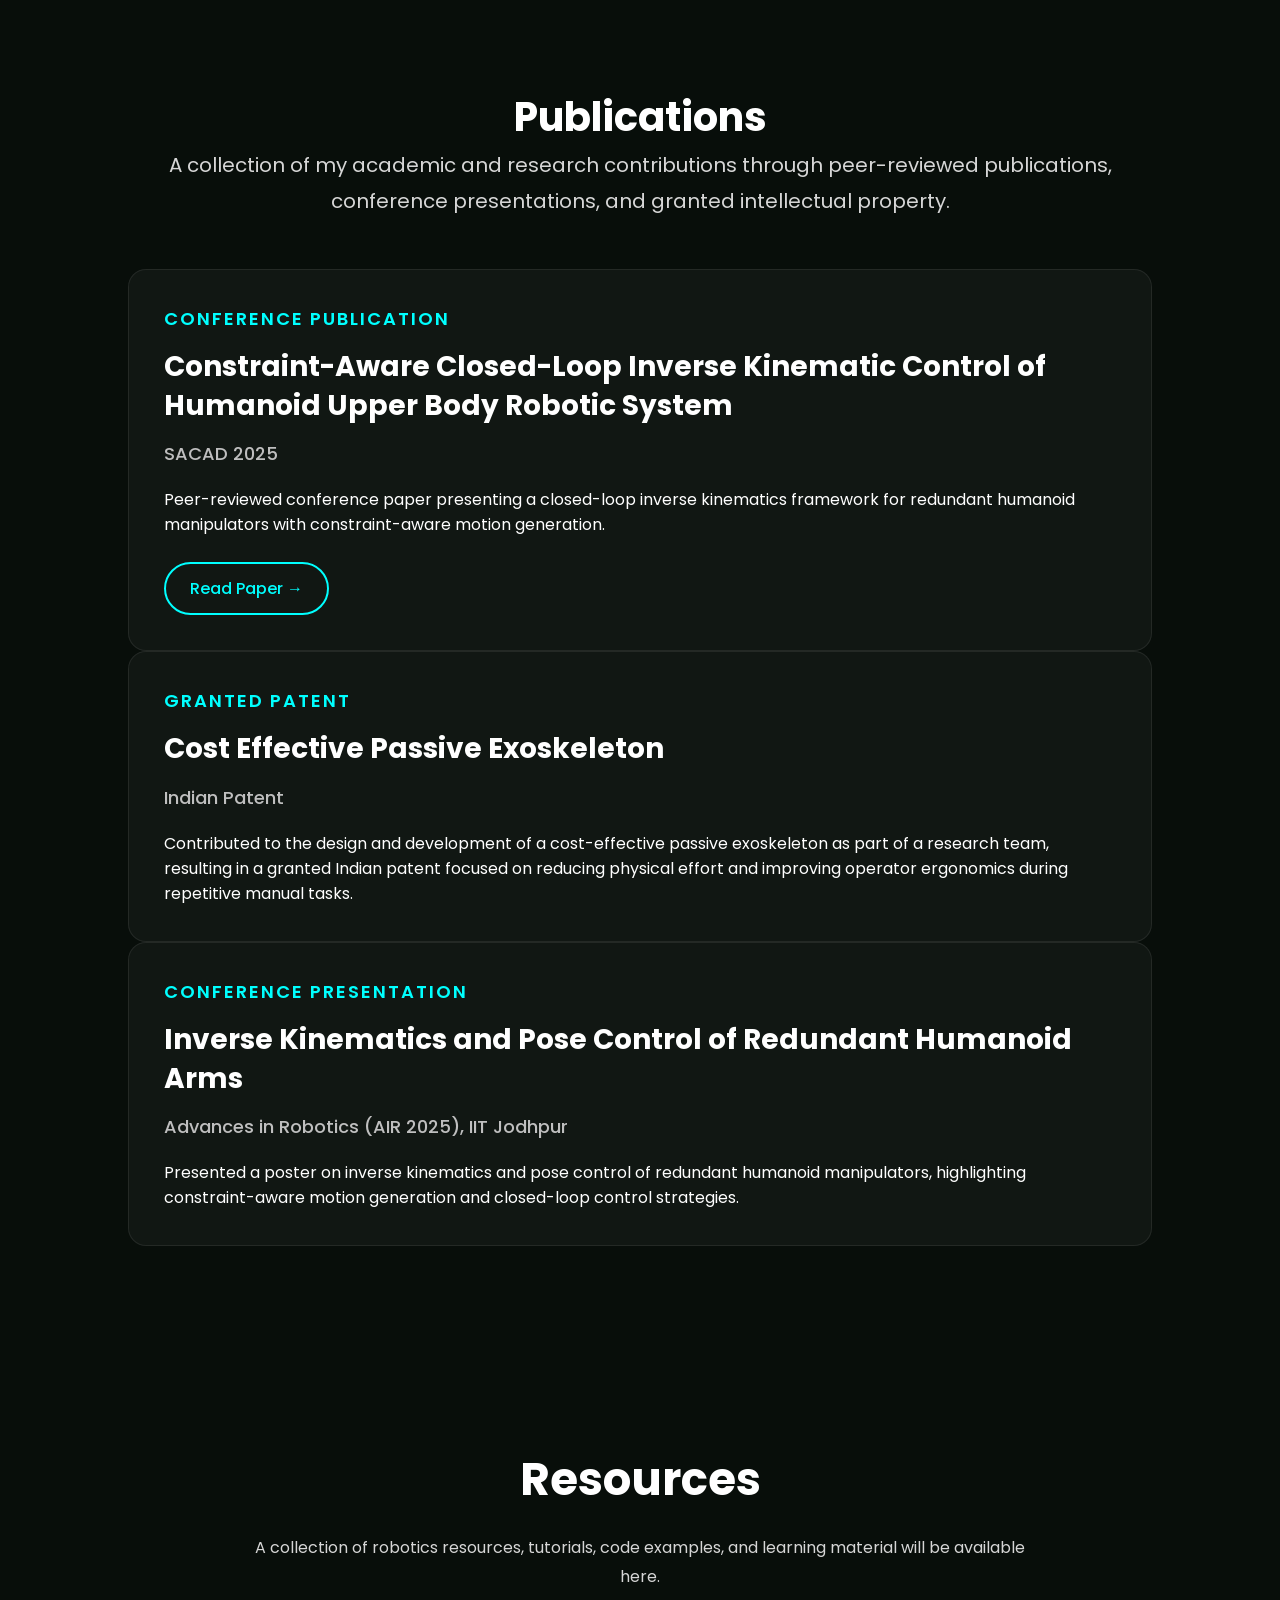
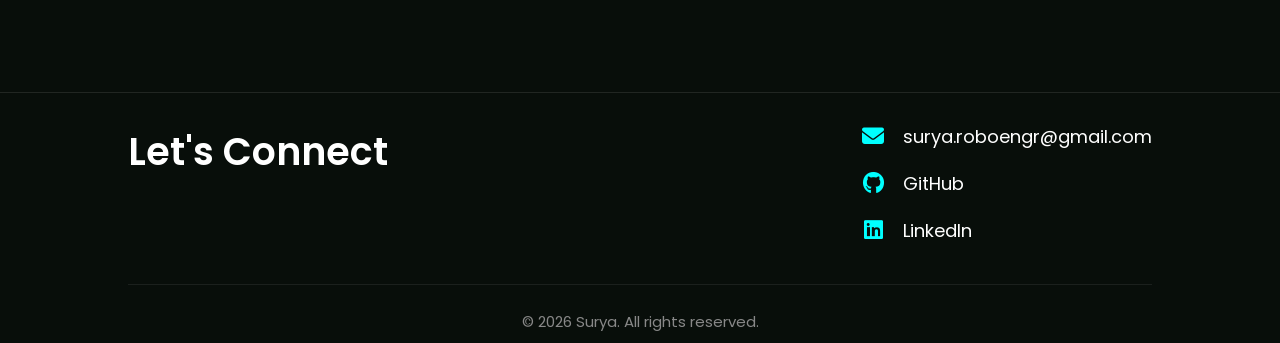
==== commit 532fa114: "moveit article" ====
--- a/index.html
+++ b/index.html
@@ -4,7 +4,7 @@
   <head>
     <meta charset="UTF-8" />
     <meta name="viewport" content="width=device-width, initial-scale=1.0" />
-    <title>Surya|Robotics Engineer</title>
+    <title>Nelli Anantha Surya Vamshi |Robotics Engineer</title>
     <link rel="preconnect" href="https://fonts.googleapis.com" />
     <link rel="preconnect" href="https://fonts.gstatic.com" crossorigin />
     <link
@@ -20,6 +20,11 @@
       href="https://cdnjs.cloudflare.com/ajax/libs/font-awesome/6.7.2/css/all.min.css"
     />
     <link rel="stylesheet" href="style.css" />
+
+    <meta
+      name="google-site-verification"
+      content="qr9atQUj7smDJfwzT1-s0cltyd4CQtqaX3YNW2TNBXM"
+    />
   </head>
 
   <body>
@@ -30,14 +35,14 @@
 
     <header>
       <nav>
-        <div class="logo">SURYA</div>
+        <div class="logo">SURYA VAMSHI</div>
         <ul class="nav-links">
           <li><a href="#home">Home</a></li>
           <li><a href="#about">About</a></li>
           <li><a href="#research">Research</a></li>
           <li><a href="#projects">Projects</a></li>
           <li><a href="#publications">Publications</a></li>
-          <li><a href="/articles/articles.html">Articles</a></li>
+          <li><a href="/articles/articles_main.html">Articles</a></li>
           <li><a href="#resources">Resources</a></li>
           <li><a href="#contact">Contact</a></li>
         </ul>
--- a/style.css
+++ b/style.css
@@ -621,7 +621,7 @@
                         Mobile Responsive
 =============================================================== */
 
-@media (max-width: 768px) {
+@media (max-width: 1080px) {
   /* ================= Navbar ================= */
 
   nav {
@@ -817,3 +817,33 @@
     font-size: 15px;
   }
 }
+
+@media (max-width: 1080px) {
+  header {
+    position: relative;
+  }
+
+  nav {
+    padding: 15px 20px;
+    flex-direction: column;
+    gap: 12px;
+  }
+
+  .logo {
+    font-size: 18px;
+  }
+
+  .nav-links {
+    display: flex;
+    justify-content: center;
+    align-items: center;
+    flex-wrap: wrap;
+    gap: 12px 18px;
+
+    font-size: 14px;
+  }
+
+  .nav-links a {
+    white-space: nowrap;
+  }
+}
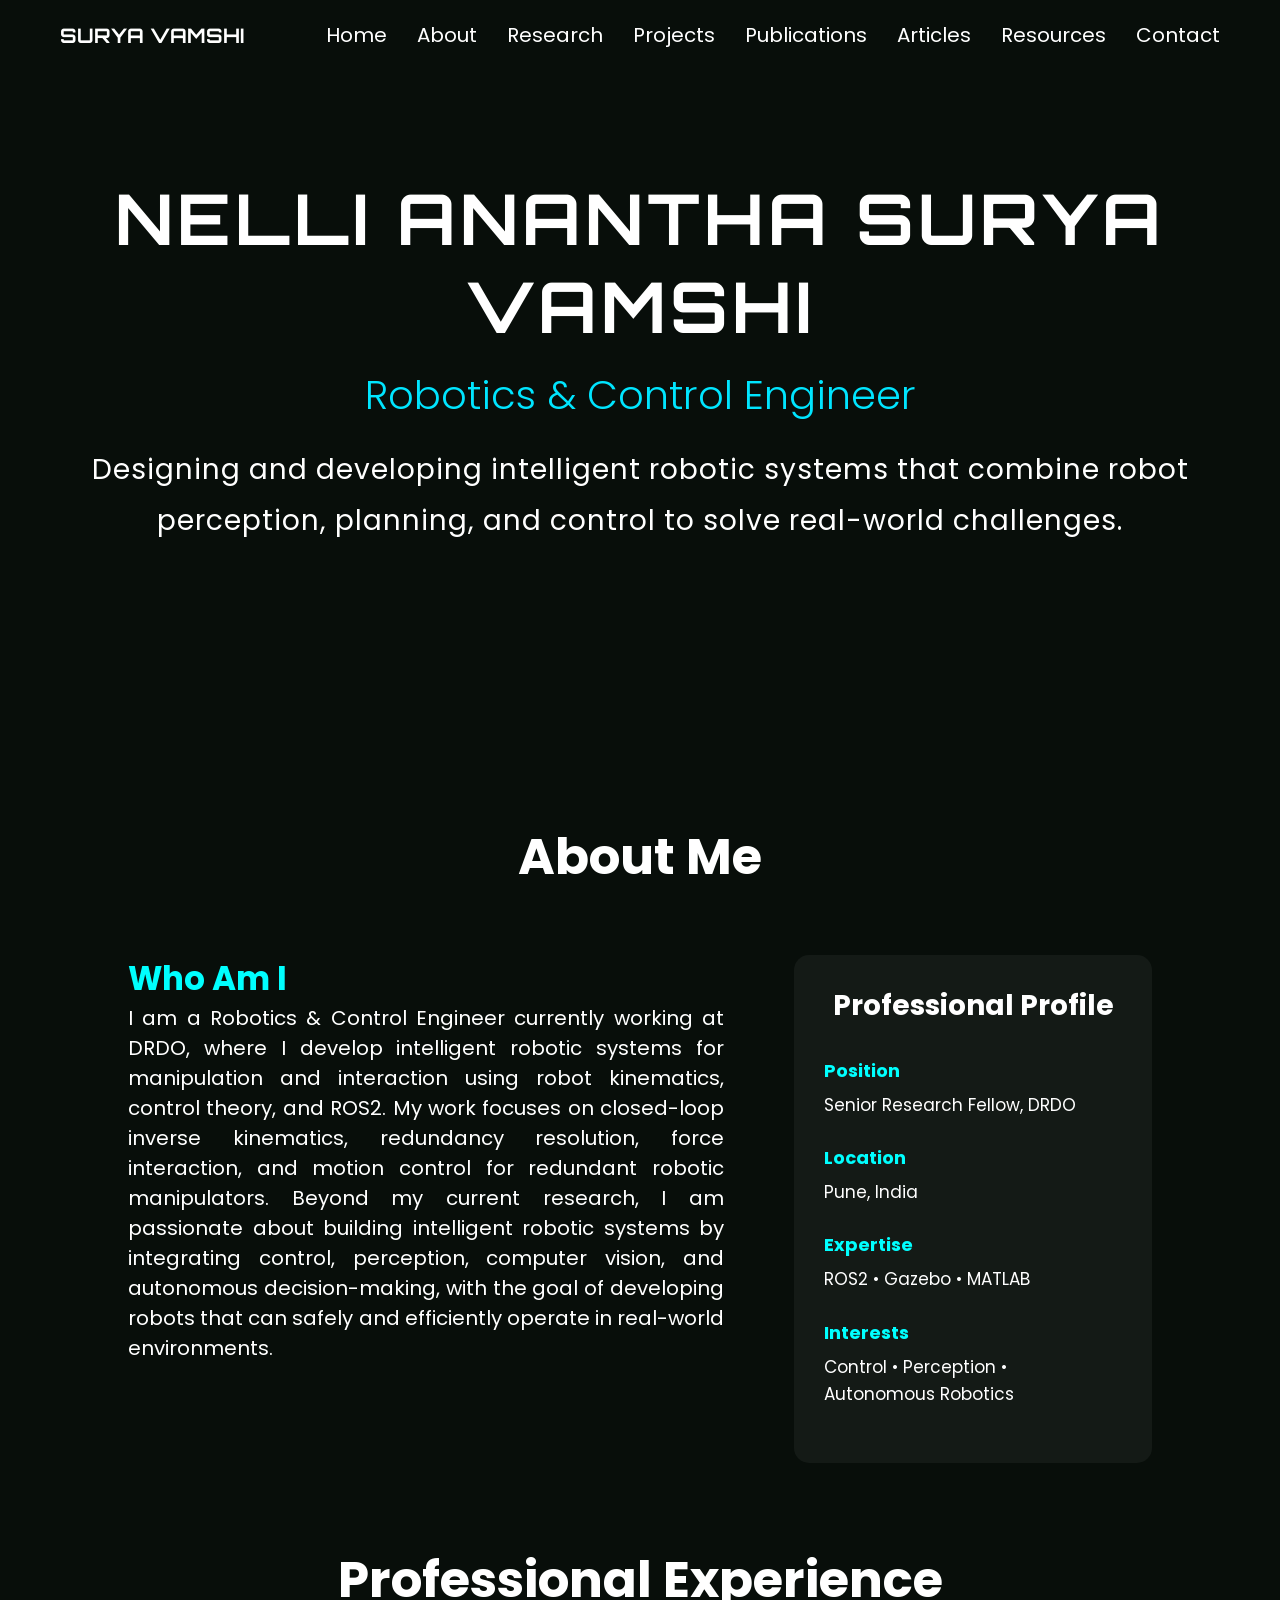
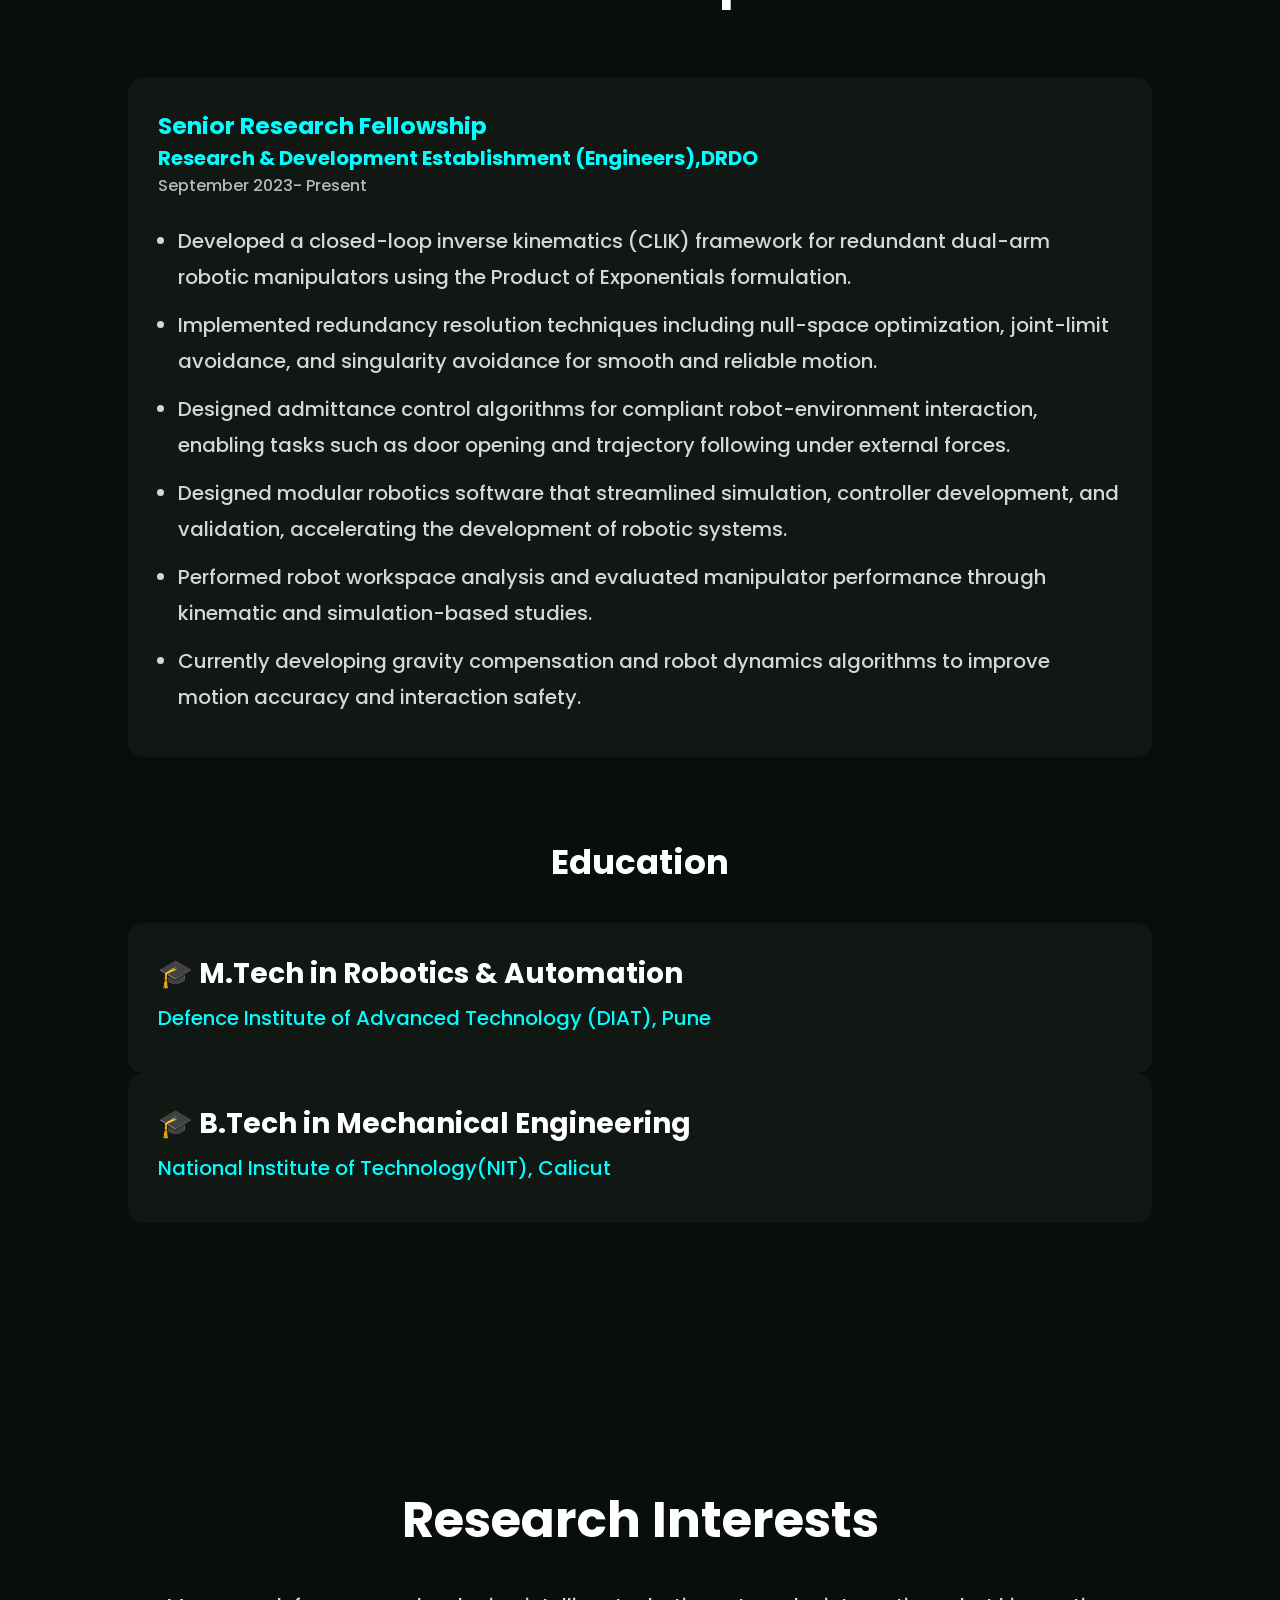
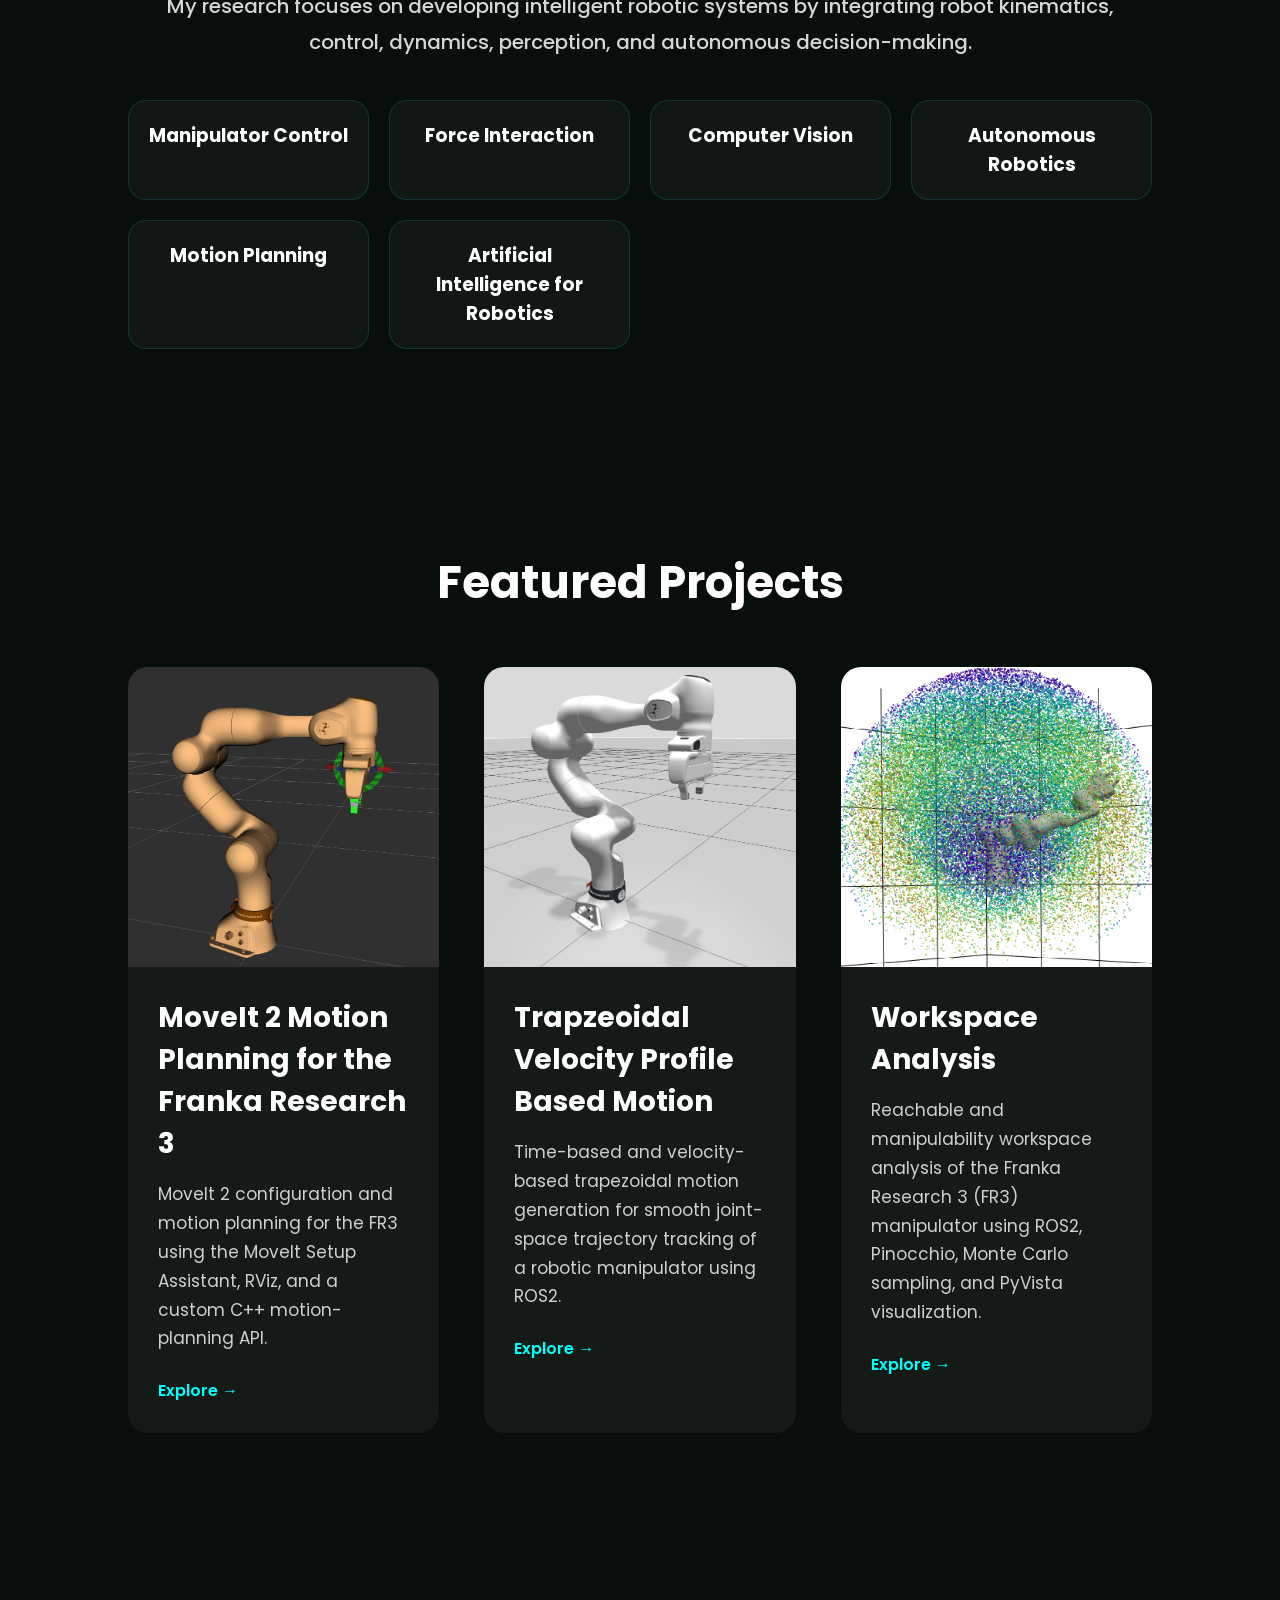
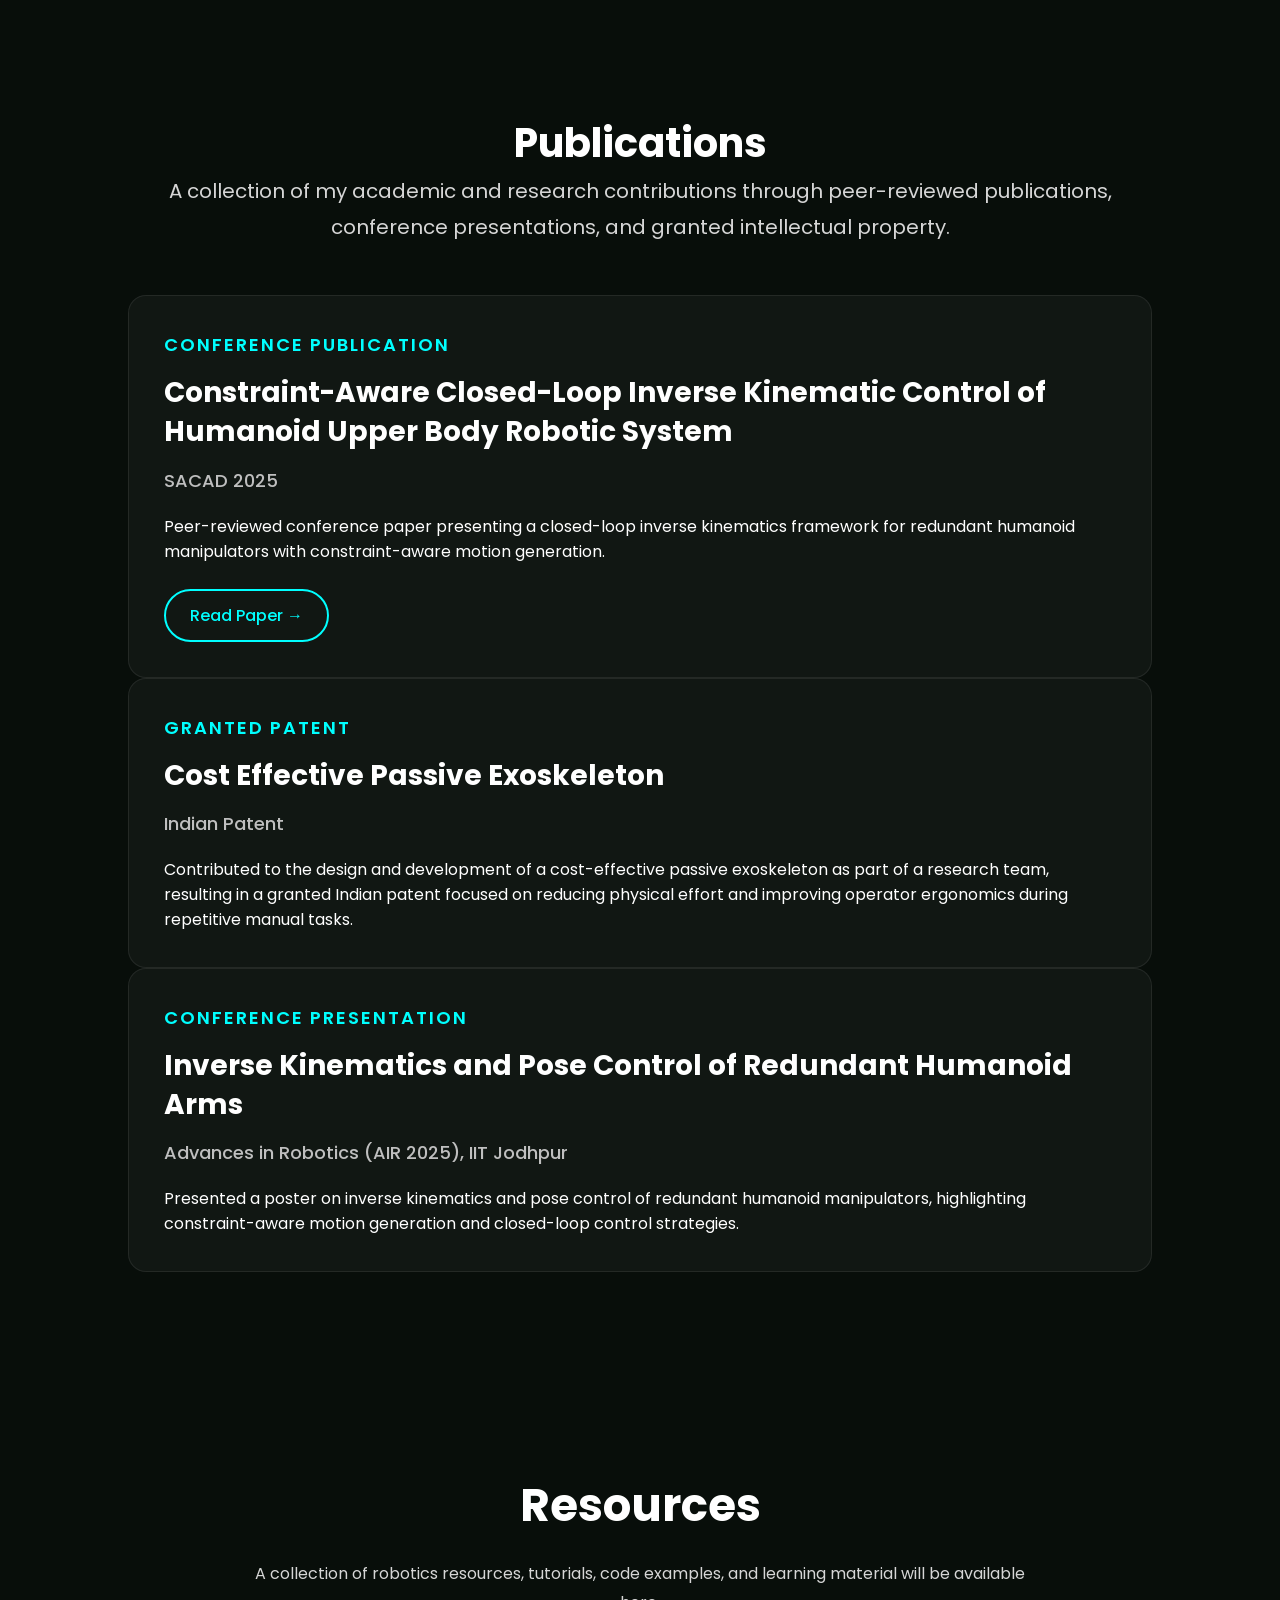
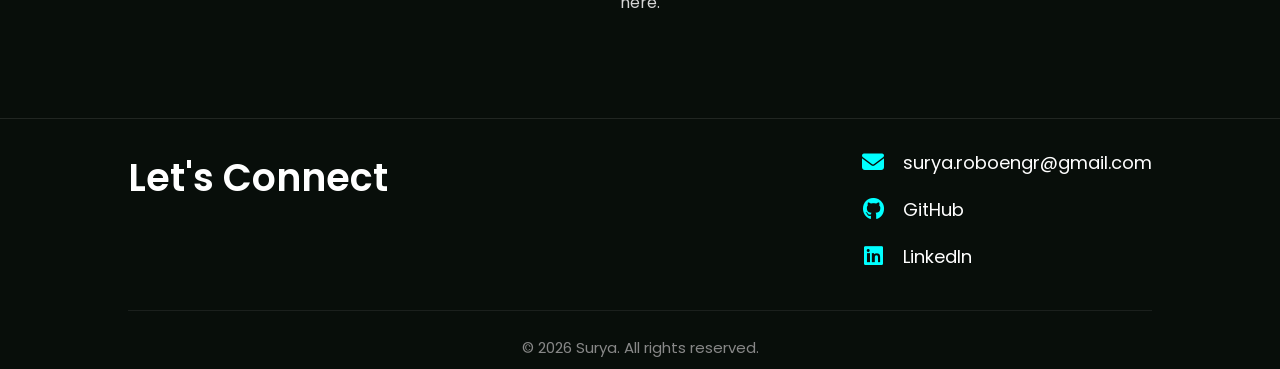
==== commit b147eabd: "moveit proj" ====
--- a/index.html
+++ b/index.html
@@ -225,6 +225,29 @@
       <div class="projects-container">
         <!-- Project 1 -->
         <a
+          href="projects/proj_moveit/proj_mi.html"
+          class="project-card"
+          target="_blank"
+        >
+          <div class="project-image">
+            <img src="images/moveit/moveit_proj.png" alt=" Analysis" />
+          </div>
+
+          <div class="project-content">
+            <h2>MoveIt 2 Motion Planning for the Franka Research 3</h2>
+
+            <p>
+              MoveIt 2 configuration and motion planning for the FR3 using the
+              MoveIt Setup Assistant, RViz, and a custom C++ motion-planning
+              API.
+            </p>
+
+            <span class="explore-link">Explore →</span>
+          </div>
+        </a>
+
+        <!-- Project 1 -->
+        <a
           href="projects/proj_joint_space/proj_trapezoidal_motion.html"
           class="project-card"
           target="_blank"
